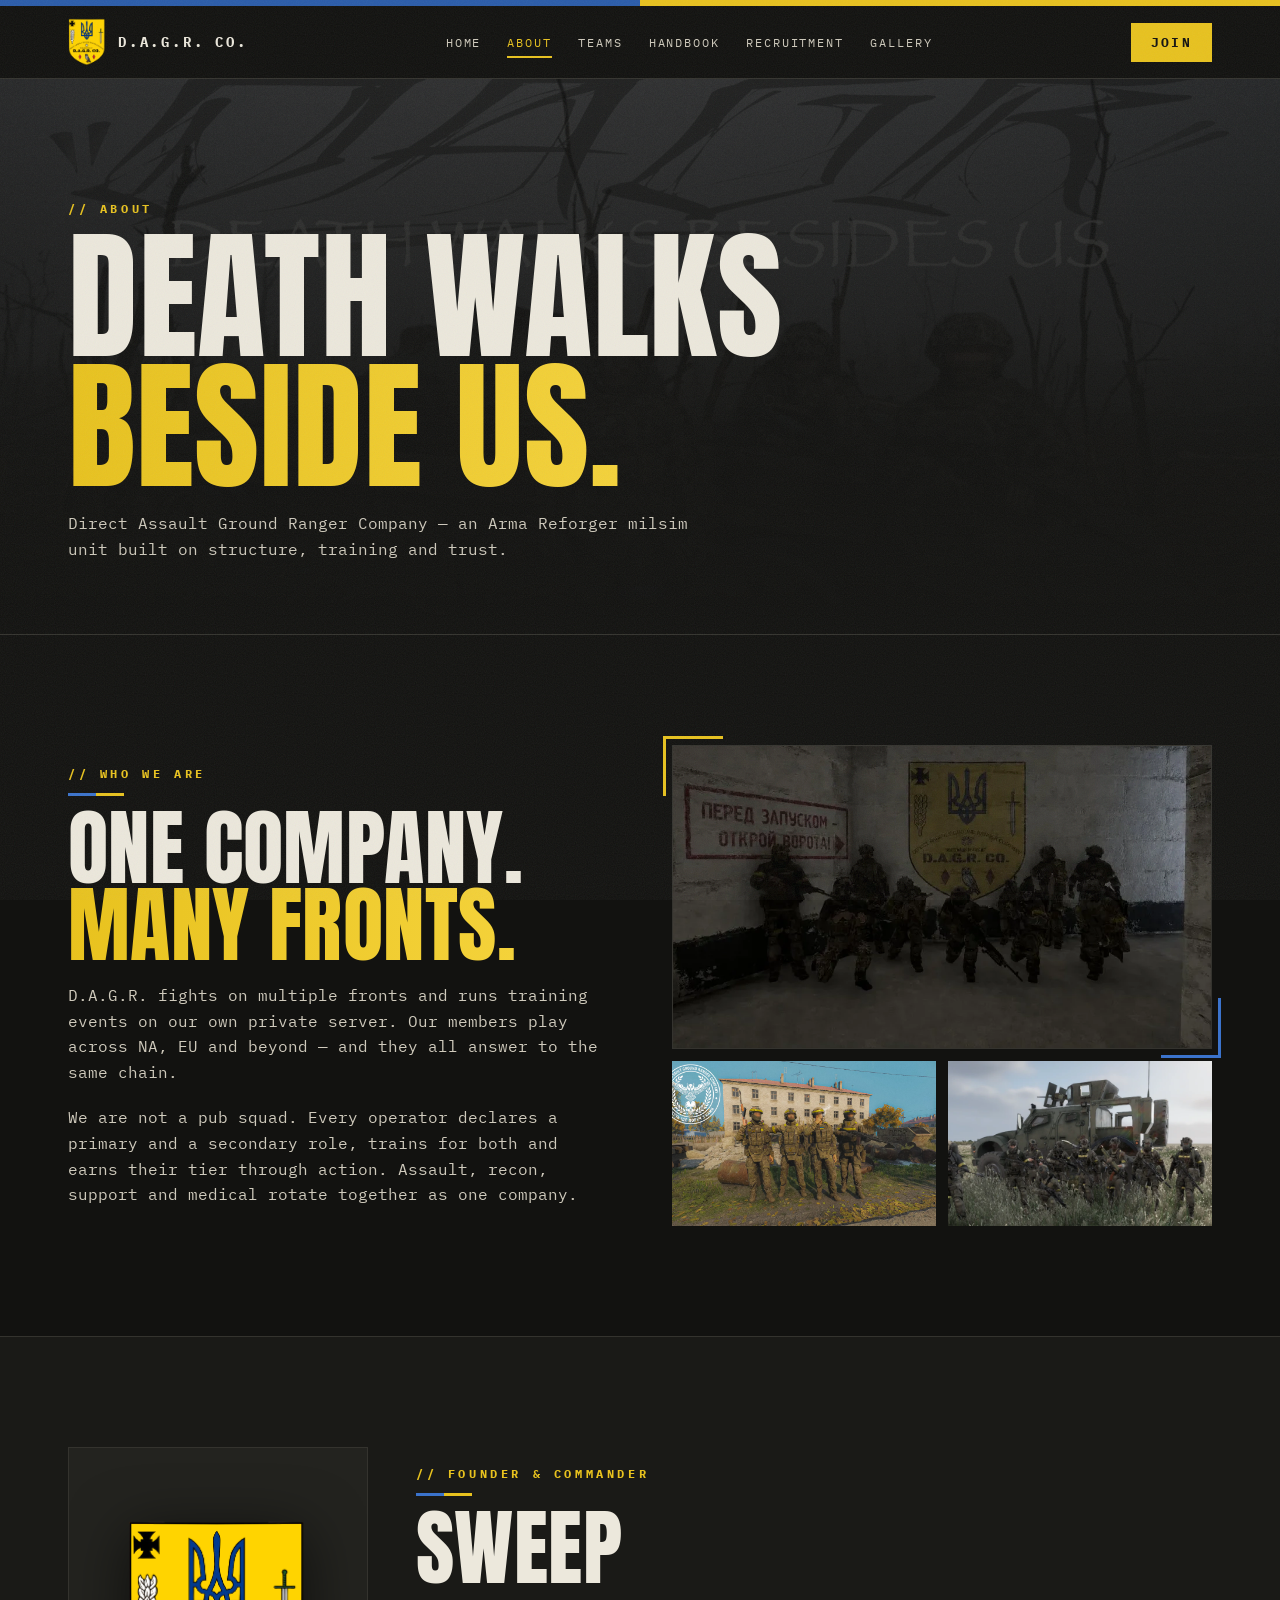
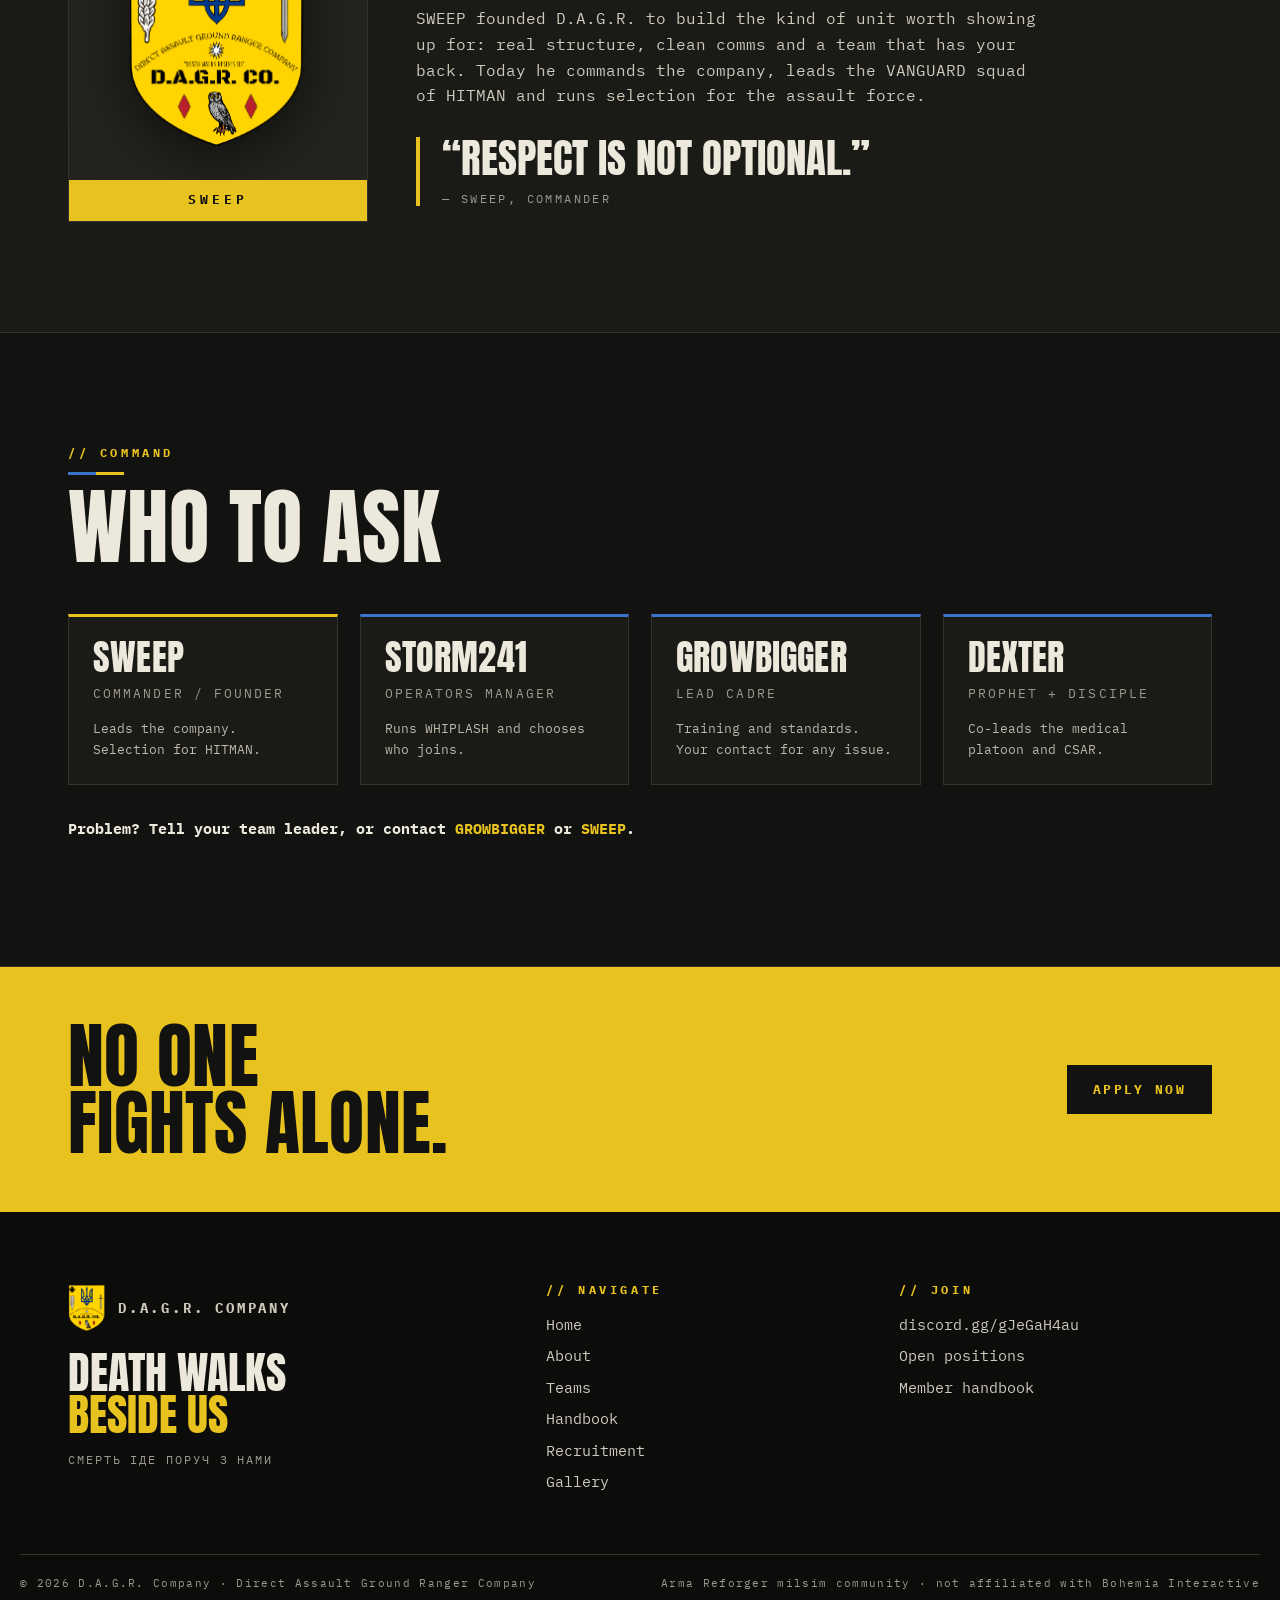
==== about.html @ 3a0e8816 "Site final D.A.G.R. em inglês: 6 páginas com CSS, JS e animações - Home com animação de abertura, he" ====
<!doctype html>
<html lang="en">
<head>
<meta charset="utf-8">
<meta name="viewport" content="width=device-width, initial-scale=1">
<title>About — D.A.G.R. Company</title>
<meta name="description" content="Who we are, our founder SWEEP and the D.A.G.R. command.">
<meta name="theme-color" content="#121210">
<meta property="og:title" content="About — D.A.G.R. Company">
<meta property="og:description" content="Who we are, our founder SWEEP and the D.A.G.R. command.">
<meta property="og:image" content="imagens/cortes/hero-colina.webp">
<link rel="icon" type="image/png" href="imagens/logo-escudo.png">
<link rel="preload" href="fonts/anton-latin-400-normal.woff2" as="font" type="font/woff2" crossorigin>
<link rel="stylesheet" href="css/style.css">
</head>
<body>
<div class="flag"></div>
<header class="site-header">
  <div class="container nav">
    <a class="brand" href="index.html" aria-label="D.A.G.R. Company — home">
      <img src="imagens/logo-escudo.png" alt="" width="38" height="48">
      <span>D.A.G.R. CO.</span>
    </a>
    <nav aria-label="Main">
      <ul class="nav-links" id="nav-links">
        <li><a href="index.html">Home</a></li>
        <li><a href="about.html" aria-current="page">About</a></li>
        <li><a href="teams.html">Teams</a></li>
        <li><a href="handbook.html">Handbook</a></li>
        <li><a href="recruitment.html">Recruitment</a></li>
        <li><a href="gallery.html">Gallery</a></li>
        <li class="mobile-join"><a class="btn" href="recruitment.html#apply">Join the company</a></li>
      </ul>
    </nav>
    <a class="btn join" href="recruitment.html#apply">Join</a>
    <button class="nav-toggle" aria-expanded="false" aria-controls="nav-links">☰ MENU</button>
  </div>
</header>
<main>

<section class="page-hero">
  <div class="bg"><img src="imagens/banner-death-walks.webp" alt=""></div>
  <div class="container stagger">
    <p class="eyebrow">// About</p>
    <h1>Death walks<br><span class="y">beside us.</span></h1>
    <p class="lead">Direct Assault Ground Ranger Company — an Arma Reforger milsim unit built on structure, training and trust.</p>
  </div>
</section>

<section class="section">
  <div class="container split">
    <div class="reveal">
      <p class="eyebrow">// Who we are</p>
      <h2>One company.<br><span class="y">Many fronts.</span></h2>
      <p class="lead">D.A.G.R. fights on multiple fronts and runs training events on our own private server. Our members play across NA, EU and beyond — and they all answer to the same chain.</p>
      <p class="lead">We are not a pub squad. Every operator declares a primary and a secondary role, trains for both and earns their tier through action. Assault, recon, support and medical rotate together as one company.</p>
    </div>
    <div class="grid" style="gap:12px">
      <div class="frame reveal" style="aspect-ratio:16/9"><img src="imagens/bunker-escudo.webp" alt="Squad in a bunker in front of the painted D.A.G.R. shield" loading="lazy"></div>
      <div class="grid g2 reveal" style="gap:12px">
        <img src="imagens/equipa-emblema.webp" alt="Four operators with the D.A.G.R. roundel" loading="lazy" style="aspect-ratio:16/10;object-fit:cover;width:100%">
        <img src="imagens/equipa-mrap.webp" alt="Squad lined up in front of an MRAP" loading="lazy" style="aspect-ratio:16/10;object-fit:cover;width:100%">
      </div>
    </div>
  </div>
</section>

<section class="section alt" id="founder">
  <div class="container founder">
    <div class="founder-badge reveal">
      <img src="imagens/logo-escudo.png" alt="D.A.G.R. Co. shield">
      <div class="cs">SWEEP</div>
    </div>
    <div class="reveal">
      <p class="eyebrow">// Founder &amp; Commander</p>
      <h2>Sweep</h2>
      <p class="lead">SWEEP founded D.A.G.R. to build the kind of unit worth showing up for: real structure, clean comms and a team that has your back. Today he commands the company, leads the VANGUARD squad of HITMAN and runs selection for the assault force.</p>
      <!-- TODO: substituir pela história real do Sweep (quando e porquê fundou o grupo) -->
      <blockquote class="quote">“Respect is not optional.”<cite>— SWEEP, Commander</cite></blockquote>
    </div>
  </div>
</section>

<section class="section" id="command">
  <div class="container">
    <div class="section-head reveal">
      <p class="eyebrow">// Command</p>
      <h2>Who to ask</h2>
    </div>
    <div class="grid g4">
      <div class="cmd-card lead-card reveal"><h3>Sweep</h3><p class="caps">Commander / Founder</p><p>Leads the company. Selection for HITMAN.</p></div>
      <div class="cmd-card reveal"><h3>Storm241</h3><p class="caps">Operators Manager</p><p>Runs WHIPLASH and chooses who joins.</p></div>
      <div class="cmd-card reveal"><h3>Growbigger</h3><p class="caps">Lead Cadre</p><p>Training and standards. Your contact for any issue.</p></div>
      <div class="cmd-card reveal"><h3>Dexter</h3><p class="caps">Prophet + Disciple</p><p>Co-leads the medical platoon and CSAR.</p></div>
    </div>
    <p style="margin-top:32px;font-weight:700">Problem? Tell your team leader, or contact <span class="y">GROWBIGGER</span> or <span class="y">SWEEP</span>.</p>
  </div>
</section>

<section class="cta-band">
  <div class="container">
    <h2>No one<br>fights alone.</h2>
    <div class="btn-row" style="margin-top:0">
      <a class="btn dark" href="recruitment.html">Apply now</a>
    </div>
  </div>
</section>
</main>

<footer class="site-footer">
  <div class="container footer-grid">
    <div>
      <a class="brand" href="index.html"><img src="imagens/logo-escudo.png" alt="" width="38" height="48"><span>D.A.G.R. COMPANY</span></a>
      <div class="motto">Death walks<br><span class="y">beside us</span></div>
      <p class="caps muted" style="margin-top:14px">Смерть іде поруч з нами</p>
    </div>
    <div>
      <h4>// Navigate</h4>
      <ul>
          <li><a href="index.html">Home</a></li>
          <li><a href="about.html">About</a></li>
          <li><a href="teams.html">Teams</a></li>
          <li><a href="handbook.html">Handbook</a></li>
          <li><a href="recruitment.html">Recruitment</a></li>
          <li><a href="gallery.html">Gallery</a></li>
      </ul>
    </div>
    <div>
      <h4>// Join</h4>
      <ul>
        <li><a href="https://discord.gg/gJeGaH4au" target="_blank" rel="noopener">discord.gg/gJeGaH4au</a></li>
        <li><a href="recruitment.html#positions">Open positions</a></li>
        <li><a href="handbook.html">Member handbook</a></li>
      </ul>
    </div>
  </div>
  <div class="container footer-bottom">
    <span>© <span data-year>2026</span> D.A.G.R. Company · Direct Assault Ground Ranger Company</span>
    <span>Arma Reforger milsim community · not affiliated with Bohemia Interactive</span>
  </div>
  <div class="flag"></div>
</footer>

<script src="js/main.js"></script>
</body>
</html>
---- css/style.css ----
/* =========================================================
   D.A.G.R. COMPANY — estilo principal
   Cores: azul + amarelo (identidade do grupo) sobre fundo escuro
   ========================================================= */

/* fontes locais (SIL Open Font License) */
@font-face { font-family: "Anton"; src: url("../fonts/anton-latin-400-normal.woff2") format("woff2"); font-weight: 400; font-display: swap; }
@font-face { font-family: "IBM Plex Mono"; src: url("../fonts/ibm-plex-mono-latin-400-normal.woff2") format("woff2"); font-weight: 400; font-display: swap; }
@font-face { font-family: "IBM Plex Mono"; src: url("../fonts/ibm-plex-mono-latin-700-normal.woff2") format("woff2"); font-weight: 700; font-display: swap; }
@font-face { font-family: "IBM Plex Mono"; src: url("../fonts/ibm-plex-mono-cyrillic-400-normal.woff2") format("woff2"); font-weight: 400; font-display: swap; unicode-range: U+0400-045F, U+0490-0491, U+04B0-04B1, U+2116; }
@font-face { font-family: "IBM Plex Mono"; src: url("../fonts/ibm-plex-mono-cyrillic-700-normal.woff2") format("woff2"); font-weight: 700; font-display: swap; unicode-range: U+0400-045F, U+0490-0491, U+04B0-04B1, U+2116; }

:root {
  --bg: #121210;
  --bg-2: #1a1a17;
  --bg-3: #23231f;
  --paper: #ece8dc;
  --paper-2: #f2efe6;
  --text: #ece8dc;
  --mute: #9d998d;
  --line: #34332e;
  --yellow: #e8c21e;
  --yellow-2: #f4d23a;
  --blue: #2a5caa;
  --blue-2: #3b73cc;
  --red: #b3261e;

  --display: "Anton", "Impact", "Arial Narrow", sans-serif;
  --mono: "IBM Plex Mono", ui-monospace, "SFMono-Regular", Menlo, monospace;

  --max: 1240px;
  --gutter: 48px;
  --nav-h: 72px;
}

*, *::before, *::after { box-sizing: border-box; }
html { scroll-behavior: smooth; -webkit-text-size-adjust: 100%; }
html { overflow-x: clip; }
body {
  margin: 0;
  background: var(--bg);
  color: var(--text);
  font: 15px/1.6 var(--mono);
  overflow-x: hidden;
}
img { max-width: 100%; display: block; }
a { color: inherit; }
::selection { background: var(--yellow); color: var(--bg); }

/* grão de filme por cima de tudo (como nas imagens do grupo) */
body::after {
  content: "";
  position: fixed; inset: 0;
  pointer-events: none;
  z-index: 100;
  opacity: .07;
  background-image: url("data:image/svg+xml,%3Csvg xmlns='http://www.w3.org/2000/svg' width='160' height='160'%3E%3Cfilter id='n'%3E%3CfeTurbulence type='fractalNoise' baseFrequency='.9' numOctaves='2' stitchTiles='stitch'/%3E%3C/filter%3E%3Crect width='100%25' height='100%25' filter='url(%23n)'/%3E%3C/svg%3E");
}

.container { max-width: var(--max); margin: 0 auto; padding: 0 var(--gutter); }
.flag { height: 6px; background: linear-gradient(90deg, var(--blue) 50%, var(--yellow) 50%); }

/* ---------- tipografia ---------- */
h1, h2, h3, h4 {
  font-family: var(--display);
  font-weight: 400;
  text-transform: uppercase;
  line-height: .92;
  letter-spacing: .005em;
  margin: 0;
}
h1 { font-size: clamp(56px, 11vw, 148px); }
h2 { font-size: clamp(42px, 6.5vw, 84px); }
h3 { font-size: clamp(26px, 3vw, 34px); }
.y { color: var(--yellow); }
.b { color: var(--blue-2); }

.eyebrow {
  font-size: 12px;
  font-weight: 700;
  letter-spacing: .3em;
  text-transform: uppercase;
  color: var(--yellow);
  margin: 0 0 14px;
}
.eyebrow.blue { color: var(--blue-2); }
.caps { text-transform: uppercase; letter-spacing: .16em; font-size: 12px; }
.muted { color: var(--mute); }
.lead { max-width: 62ch; color: #cfcabc; font-size: 16px; margin: 20px 0 0; }

/* ---------- botões ---------- */
.btn {
  display: inline-flex; align-items: center; gap: 10px;
  font: 700 13px/1 var(--mono);
  letter-spacing: .18em;
  text-transform: uppercase;
  text-decoration: none;
  padding: 16px 24px;
  border: 2px solid var(--yellow);
  background: var(--yellow);
  color: var(--bg);
  cursor: pointer;
  transition: background .2s, color .2s, transform .2s;
}
.btn:hover { background: var(--yellow-2); transform: translateY(-2px); }
.btn.ghost { background: transparent; color: var(--text); border-color: var(--text); }
.btn.ghost:hover { background: var(--text); color: var(--bg); }
.btn.dark { background: var(--bg); color: var(--yellow); border-color: var(--bg); }
.btn.dark:hover { background: #000; }
.btn-row { display: flex; flex-wrap: wrap; gap: 12px; margin-top: 32px; }
:focus-visible { outline: 3px solid var(--blue-2); outline-offset: 3px; }

/* ---------- navegação ---------- */
.site-header {
  position: sticky; top: 0; z-index: 50;
  background: rgba(18, 18, 16, .92);
  backdrop-filter: blur(8px);
  border-bottom: 1px solid var(--line);
}
.nav { display: flex; align-items: center; justify-content: space-between; gap: 24px; height: var(--nav-h); }
.brand { display: flex; align-items: center; gap: 12px; text-decoration: none; font-weight: 700; letter-spacing: .2em; font-size: 14px; }
.brand img { width: 38px; height: auto; }
.nav-links { display: flex; gap: 26px; list-style: none; margin: 0; padding: 0; }
.nav-links a {
  text-decoration: none; font-size: 12px; letter-spacing: .16em; text-transform: uppercase;
  color: #cfcabc; padding: 6px 0; border-bottom: 2px solid transparent; transition: color .2s, border-color .2s;
}
.nav-links a:hover { color: var(--text); }
.nav-links a[aria-current="page"] { color: var(--yellow); border-bottom-color: var(--yellow); }
.nav .btn { padding: 11px 18px; }
.nav-toggle {
  display: none; background: none; border: 2px solid var(--text); color: var(--text);
  font: 700 12px var(--mono); letter-spacing: .16em; padding: 9px 12px; cursor: pointer;
}

/* ---------- secções ---------- */
.section { padding: 110px 0; border-bottom: 1px solid var(--line); }
.section.tight { padding: 72px 0; }
.section.alt { background: var(--bg-2); }
.section-head { margin-bottom: 48px; }

/* ---------- hero (home) ---------- */
.hero {
  position: relative;
  min-height: calc(100svh - var(--nav-h) - 6px);
  display: flex; align-items: flex-end;
  overflow: hidden;
}
.hero-media { position: absolute; inset: 0; }
.hero-media img, .hero-media video { width: 100%; height: 100%; object-fit: cover; object-position: 60% 40%; }
.hero-media::after {
  content: ""; position: absolute; inset: 0;
  background:
    linear-gradient(90deg, rgba(18,18,16,.95) 0%, rgba(18,18,16,.75) 38%, rgba(18,18,16,.1) 75%),
    linear-gradient(0deg, rgba(18,18,16,1) 0%, rgba(18,18,16,0) 40%);
}
.hero-content { position: relative; padding-top: 120px; padding-bottom: 72px; width: 100%; }
.hero h1 { margin-top: 6px; }
.hero .motto { margin-top: 22px; font-size: 13px; letter-spacing: .3em; text-transform: uppercase; }

.ticker { background: var(--yellow); color: var(--bg); overflow: hidden; white-space: nowrap; border-bottom: 1px solid #000; }
.ticker-track { display: inline-flex; gap: 48px; padding: 16px 0; animation: ticker 38s linear infinite; }
.ticker span { font-weight: 700; font-size: 13px; letter-spacing: .22em; text-transform: uppercase; }
.ticker span::before { content: "■"; margin-right: 48px; color: var(--blue); }
@keyframes ticker { to { transform: translateX(-50%); } }

/* ---------- page header (páginas internas) ---------- */
.page-hero { position: relative; padding: 120px 0 72px; overflow: hidden; border-bottom: 1px solid var(--line); }
.page-hero .bg { position: absolute; inset: 0; }
.page-hero .bg img { width: 100%; height: 100%; object-fit: cover; opacity: .35; }
.page-hero .bg::after { content: ""; position: absolute; inset: 0; background: linear-gradient(0deg, var(--bg) 0%, rgba(18,18,16,.4) 100%); }
.page-hero .container { position: relative; }

/* ---------- números ---------- */
.stats { display: grid; grid-template-columns: repeat(4, 1fr); border-bottom: 1px solid var(--line); }
.stat { padding: 34px var(--gutter) 30px; border-right: 1px solid var(--line); }
.stat:last-child { border-right: 0; }
.stat .n { font-family: var(--display); font-size: clamp(40px, 5vw, 60px); line-height: 1; color: var(--text); }
.stat .l { margin-top: 8px; }

/* ---------- grelhas ---------- */
.grid { display: grid; gap: 22px; }
.g2 { grid-template-columns: repeat(2, 1fr); }
.g3 { grid-template-columns: repeat(3, 1fr); }
.g4 { grid-template-columns: repeat(4, 1fr); }
.g5 { grid-template-columns: repeat(5, 1fr); }

.split { display: grid; grid-template-columns: 1fr 1fr; gap: 64px; align-items: center; }
.split.top { align-items: start; }

.frame { position: relative; border: 1px solid var(--line); }
.frame img { width: 100%; height: 100%; object-fit: cover; }
.frame::before { content: ""; position: absolute; top: -10px; left: -10px; width: 60px; height: 60px; border-top: 3px solid var(--yellow); border-left: 3px solid var(--yellow); }
.frame::after { content: ""; position: absolute; bottom: -10px; right: -10px; width: 60px; height: 60px; border-bottom: 3px solid var(--blue-2); border-right: 3px solid var(--blue-2); }
.caption {
  position: absolute; left: 16px; bottom: 16px;
  background: rgba(18,18,16,.9); padding: 8px 12px;
  font-size: 11px; letter-spacing: .2em; text-transform: uppercase;
}

/* ---------- cartões de equipa ---------- */
.team-card {
  display: flex; flex-direction: column;
  background: var(--bg-2);
  border: 1px solid var(--line);
  text-decoration: none;
  transition: transform .25s, border-color .25s;
}
.team-card:hover { transform: translateY(-4px); border-color: var(--yellow); }
.team-card .img { aspect-ratio: 16 / 10; overflow: hidden; border-bottom: 3px solid var(--yellow); }
.team-card .img img { width: 100%; height: 100%; object-fit: cover; transition: transform .6s; }
.team-card:hover .img img { transform: scale(1.05); }
.team-card .body { padding: 22px; flex: 1; display: flex; flex-direction: column; }
.team-card .role { margin: 0 0 8px; color: var(--mute); }
.team-card .motto { font-family: var(--display); text-transform: uppercase; font-size: 20px; line-height: 1.05; color: var(--yellow); margin: 12px 0; }
.team-card p { margin: 0; font-size: 13px; color: #bdb8aa; }
.team-card .more { margin-top: auto; padding-top: 18px; font-size: 11px; letter-spacing: .2em; text-transform: uppercase; color: var(--text); }
.team-card .more::after { content: " →"; color: var(--yellow); }

/* página de equipas: blocos grandes alternados */
.team-block { display: grid; grid-template-columns: 1.1fr 1fr; gap: 56px; align-items: center; padding: 90px 0; border-bottom: 1px solid var(--line); scroll-margin-top: calc(var(--nav-h) + 20px); }
.team-block:nth-child(even) .team-media { order: 2; }
.team-media { aspect-ratio: 16 / 10; }
.team-block h2 { font-size: clamp(52px, 7vw, 96px); }
.team-block .tagline { font-family: var(--display); text-transform: uppercase; font-size: clamp(24px, 2.6vw, 32px); line-height: 1.05; margin: 18px 0 0; }
.facts { margin: 26px 0 0; padding: 0; list-style: none; }
.facts li { display: grid; grid-template-columns: 140px 1fr; gap: 16px; padding: 12px 0; border-top: 1px solid var(--line); font-size: 14px; }
.facts li:last-child { border-bottom: 1px solid var(--line); }
.facts .k { color: var(--mute); text-transform: uppercase; letter-spacing: .14em; font-size: 11px; padding-top: 3px; }
.pill { display: inline-block; font-size: 11px; font-weight: 700; letter-spacing: .14em; text-transform: uppercase; padding: 4px 8px; margin: 0 6px 6px 0; border: 1px solid var(--line); }
.pill.open { background: var(--yellow); color: var(--bg); border-color: var(--yellow); }
.pill.full { color: var(--mute); }

/* ---------- comando ---------- */
.cmd-card { background: var(--bg-2); border: 1px solid var(--line); border-top: 3px solid var(--blue-2); padding: 24px; }
.cmd-card.lead-card { border-top-color: var(--yellow); }
.cmd-card h3 { font-size: 36px; }
.cmd-card .caps { margin-top: 10px; color: var(--mute); }
.cmd-card p { font-size: 13px; color: #bdb8aa; margin: 14px 0 0; }

/* ---------- fundador ---------- */
.founder { display: grid; grid-template-columns: 300px 1fr; gap: 48px; align-items: center; }
.founder-badge {
  aspect-ratio: 4 / 5; background: var(--bg-3); border: 1px solid var(--line);
  display: flex; align-items: center; justify-content: center; position: relative; overflow: hidden;
}
.founder-badge img { width: 62%; filter: drop-shadow(0 12px 30px rgba(0,0,0,.6)); }
.founder-badge .cs { position: absolute; bottom: 0; left: 0; right: 0; background: var(--yellow); color: var(--bg); text-align: center; font-weight: 700; letter-spacing: .3em; padding: 10px; font-size: 13px; }
blockquote.quote {
  margin: 28px 0 0; padding: 0 0 0 22px; border-left: 4px solid var(--yellow);
  font-family: var(--display); font-size: clamp(28px, 3.2vw, 42px); line-height: 1.02; text-transform: uppercase;
}
blockquote.quote cite { display: block; margin-top: 12px; font: 12px var(--mono); letter-spacing: .2em; color: var(--mute); font-style: normal; }

/* ---------- caminho / progressão ---------- */
.path { display: grid; grid-template-columns: repeat(5, 1fr); gap: 0; counter-reset: step; }
.path-step { position: relative; padding: 28px 20px 24px; border: 1px solid var(--line); border-right: 0; background: var(--bg-2); }
.path-step:last-child { border-right: 1px solid var(--line); }
.path-step .ico { font-size: 22px; color: var(--blue-2); }
.path-step b { display: block; margin: 12px 0 6px; letter-spacing: .18em; font-size: 14px; }
.path-step span { font-size: 13px; color: var(--mute); }
.path-step::after {
  content: ""; position: absolute; top: 50%; right: -9px; width: 16px; height: 16px; z-index: 2;
  background: var(--bg); border-top: 2px solid var(--yellow); border-right: 2px solid var(--yellow);
  transform: translateY(-50%) rotate(45deg);
}
.path-step:last-child::after { display: none; }
.path-step.star { background: var(--yellow); color: var(--bg); border-color: var(--yellow); }
.path-step.star .ico, .path-step.star span { color: var(--bg); }

/* ---------- handbook (página clara, como o documento) ---------- */
.paper { background: var(--paper-2); color: #141412; }
.paper .eyebrow { color: #1f4f95; }
.paper .muted { color: #6b6a64; }
.paper .lead { color: #33322e; }
.paper .section { border-bottom-color: #d4d0c3; }
.req-band { background: var(--yellow); color: #141412; padding: 20px 24px; font-weight: 700; letter-spacing: .18em; text-transform: uppercase; font-size: 13px; text-align: center; }
.rules-col h3 { font-family: var(--mono); font-weight: 700; font-size: 13px; letter-spacing: .3em; color: #1f4f95; padding-bottom: 12px; border-bottom: 3px solid #1f4f95; margin-bottom: 8px; }
.rule { display: grid; grid-template-columns: 64px 1fr; gap: 14px; padding: 20px 0; border-bottom: 1px solid #d4d0c3; }
.rule .num { font-family: var(--display); font-size: 46px; line-height: .9; color: #1f4f95; }
.rule b { display: block; text-transform: uppercase; letter-spacing: .14em; font-size: 14px; }
.rule p { margin: 6px 0 0; color: #45443f; font-size: 14px; }
.big-line { margin-top: 56px; padding-top: 22px; border-top: 3px solid #141412; text-align: center; font-family: var(--display); text-transform: uppercase; font-size: clamp(38px, 6vw, 72px); line-height: 1; }
.paper .path-step { background: #fbfaf5; border-color: #d4d0c3; border-top: 3px solid #1f4f95; }
.paper .path-step:last-child { border-right-color: #d4d0c3; }
.paper .path-step::after { background: var(--paper-2); }
.paper .path-step.star { background: var(--yellow); border-color: var(--yellow); }
.paper .path-step .ico { color: #1f4f95; }
.paper .path-step.star .ico { color: #141412; }

/* ---------- recrutamento ---------- */
.recruit-hero { position: relative; min-height: 78svh; display: flex; align-items: flex-end; overflow: hidden; border-bottom: 1px solid var(--line); }
.recruit-hero .bg { position: absolute; inset: 0; }
.recruit-hero .bg img { width: 100%; height: 100%; object-fit: cover; object-position: 70% 50%; }
.recruit-hero .bg::after { content: ""; position: absolute; inset: 0; background: linear-gradient(90deg, rgba(18,18,16,.97) 0%, rgba(18,18,16,.8) 40%, rgba(18,18,16,.05) 80%), linear-gradient(0deg, var(--bg) 0%, transparent 35%); }
.recruit-hero .container { position: relative; padding-top: 120px; padding-bottom: 80px; width: 100%; }
.recruit-hero h1 { font-size: clamp(60px, 10vw, 136px); }
.tag-box { display: inline-block; background: var(--yellow); color: var(--bg); font-weight: 700; letter-spacing: .3em; font-size: 12px; padding: 10px 16px; margin-bottom: 26px; }

.filters { display: flex; flex-wrap: wrap; gap: 8px; margin-bottom: 26px; }
.filters button {
  font: 700 12px var(--mono); letter-spacing: .16em; text-transform: uppercase;
  background: transparent; color: var(--text); border: 1px solid var(--line); padding: 10px 14px; cursor: pointer;
}
.filters button[aria-pressed="true"] { background: var(--yellow); color: var(--bg); border-color: var(--yellow); }

.positions { width: 100%; border-collapse: collapse; }
.positions th { text-align: left; font-size: 11px; letter-spacing: .2em; text-transform: uppercase; color: var(--mute); font-weight: 400; padding: 12px 14px; border-bottom: 2px solid var(--text); }
.positions td { padding: 18px 14px; border-bottom: 1px solid var(--line); vertical-align: top; font-size: 14px; }
.positions td.team { font-family: var(--display); font-size: 26px; text-transform: uppercase; line-height: 1; white-space: nowrap; }
.positions td .sub { display: block; color: var(--mute); font-size: 12px; margin-top: 4px; }
.positions tr[hidden] { display: none; }
.positions tbody tr { transition: background .2s; }
.positions tbody tr:hover { background: var(--bg-2); }

.steps { display: grid; grid-template-columns: repeat(3, 1fr); gap: 28px; }
.steps > div { border-top: 3px solid var(--yellow); padding-top: 18px; }
.steps .n { font-family: var(--display); font-size: 56px; color: var(--yellow); line-height: 1; }
.steps b { display: block; letter-spacing: .3em; margin: 6px 0 10px; }
.steps p { margin: 0; color: #bdb8aa; font-size: 14px; }

.cta-box { background: var(--yellow); color: var(--bg); padding: 40px; display: grid; grid-template-columns: 1fr auto; gap: 32px; align-items: center; }
.cta-box .label { font-weight: 700; letter-spacing: .3em; font-size: 13px; text-transform: uppercase; margin: 0; }
.cta-box .link { font-weight: 700; font-size: clamp(22px, 3.4vw, 40px); margin: 10px 0; word-break: break-all; text-decoration: none; display: inline-block; }
.cta-box .link:hover { text-decoration: underline; }
.cta-box .small { font-size: 12px; letter-spacing: .2em; text-transform: uppercase; margin: 0; }
.cta-box .actions { display: flex; flex-direction: column; gap: 10px; }
.copy-btn { background: transparent; color: var(--bg); border: 2px solid var(--bg); font: 700 12px var(--mono); letter-spacing: .16em; text-transform: uppercase; padding: 12px 16px; cursor: pointer; }
.copy-btn:hover { background: var(--bg); color: var(--yellow); }

.req-list { display: grid; grid-template-columns: repeat(4, 1fr); border: 1px solid var(--line); }
.req-list > div { padding: 22px; border-right: 1px solid var(--line); }
.req-list > div:last-child { border-right: 0; }
.req-list .n { font-family: var(--display); font-size: 34px; line-height: 1; }
.req-list .l { margin-top: 6px; color: var(--mute); font-size: 12px; letter-spacing: .14em; text-transform: uppercase; }

/* ---------- galeria ---------- */
.gallery { display: grid; grid-template-columns: repeat(4, 1fr); grid-auto-rows: 220px; gap: 10px; grid-auto-flow: dense; }
.gallery button { padding: 0; border: 0; background: var(--bg-3); cursor: zoom-in; overflow: hidden; position: relative; }
.gallery img { width: 100%; height: 100%; object-fit: cover; transition: transform .6s, filter .4s; filter: saturate(.9); }
.gallery button:hover img { transform: scale(1.05); filter: saturate(1.1); }
.gallery .w2 { grid-column: span 2; }
.gallery .h2 { grid-row: span 2; }

.lightbox { position: fixed; inset: 0; z-index: 200; background: rgba(8,8,7,.96); display: none; align-items: center; justify-content: center; padding: 60px 70px; }
.lightbox.open { display: flex; }
.lightbox img { max-width: 100%; max-height: 100%; object-fit: contain; box-shadow: 0 20px 80px #000; }
.lightbox button { position: absolute; background: none; border: 2px solid var(--text); color: var(--text); font: 700 14px var(--mono); width: 48px; height: 48px; cursor: pointer; }
.lightbox button:hover { background: var(--yellow); border-color: var(--yellow); color: var(--bg); }
.lb-close { top: 16px; right: 16px; }
.lb-prev { left: 12px; top: 50%; transform: translateY(-50%); }
.lb-next { right: 12px; top: 50%; transform: translateY(-50%); }
.lb-count { position: absolute; bottom: 18px; left: 0; right: 0; text-align: center; font-size: 12px; letter-spacing: .2em; color: var(--mute); }

/* ---------- banda CTA ---------- */
.cta-band { background: var(--yellow); color: var(--bg); }
.cta-band .container { display: flex; align-items: center; justify-content: space-between; gap: 24px; flex-wrap: wrap; padding-top: 56px; padding-bottom: 56px; }
.cta-band h2 { font-size: clamp(40px, 6vw, 72px); }

/* ---------- rodapé ---------- */
.site-footer { background: #0c0c0b; padding: 72px 0 0; }
.footer-grid { display: grid; grid-template-columns: 1.4fr 1fr 1fr; gap: 40px; padding-bottom: 56px; }
.footer-grid .motto { font-family: var(--display); font-size: 44px; line-height: .95; text-transform: uppercase; margin-top: 20px; }
.footer-grid ul { list-style: none; margin: 0; padding: 0; line-height: 2.1; }
.footer-grid a { text-decoration: none; color: #cfcabc; }
.footer-grid a:hover { color: var(--yellow); }
.footer-grid h4 { font-family: var(--mono); font-weight: 700; font-size: 12px; letter-spacing: .3em; color: var(--yellow); margin-bottom: 14px; }
.footer-bottom { border-top: 1px solid var(--line); padding: 20px 0; font-size: 11px; color: var(--mute); letter-spacing: .12em; display: flex; justify-content: space-between; gap: 12px; flex-wrap: wrap; }

/* ---------- intro (animação de abertura) ---------- */
.intro {
  position: fixed; inset: 0; z-index: 300; background: #0a0a09;
  display: flex; flex-direction: column; align-items: center; justify-content: center; gap: 22px;
  cursor: pointer; transition: opacity .7s ease, visibility .7s;
}
.intro.done { opacity: 0; visibility: hidden; }
.intro img { width: min(34vw, 170px); opacity: 0; transform: scale(.85); animation: introLogo 1s .2s ease forwards; }
.intro .t { font-family: var(--display); font-size: clamp(40px, 8vw, 88px); text-transform: uppercase; letter-spacing: .06em; line-height: 1; overflow: hidden; }
.intro .t span { display: inline-block; transform: translateY(110%); animation: introUp .7s 1s cubic-bezier(.2,.8,.2,1) forwards; }
.intro .m { font-size: 12px; letter-spacing: .5em; text-transform: uppercase; color: var(--yellow); opacity: 0; animation: introFade .8s 1.6s forwards; }
.intro .bar { width: min(60vw, 320px); height: 4px; background: linear-gradient(90deg, var(--blue) 50%, var(--yellow) 50%); transform: scaleX(0); animation: introBar 1.2s 1.1s ease forwards; }
.intro .skip { position: absolute; bottom: 24px; font-size: 11px; letter-spacing: .3em; color: var(--mute); text-transform: uppercase; }
@keyframes introLogo { to { opacity: 1; transform: none; } }
@keyframes introUp { to { transform: none; } }
@keyframes introFade { to { opacity: 1; } }
@keyframes introBar { to { transform: scaleX(1); } }

/* ---------- revelar ao fazer scroll ---------- */
.js .reveal { opacity: 0; transform: translateY(28px); transition: opacity .8s ease, transform .8s ease; }
.js .reveal.in { opacity: 1; transform: none; }

@media (prefers-reduced-motion: reduce) {
  *, *::before, *::after { animation-duration: .01ms !important; animation-iteration-count: 1 !important; transition-duration: .01ms !important; scroll-behavior: auto !important; }
  .js .reveal { opacity: 1; transform: none; }
  .intro { display: none; }
}

/* ---------- responsivo ---------- */
@media (max-width: 1080px) {
  .g4 { grid-template-columns: repeat(2, 1fr); }
  .nav-links { gap: 18px; }
}
@media (max-width: 900px) {
  :root { --gutter: 16px; --nav-h: 64px; }
  .section { padding: 72px 0; }
  .nav-toggle { display: inline-block; }
  .nav .btn.join { display: none; }
  .nav-links {
    position: fixed; top: calc(var(--nav-h) + 6px); left: 0; right: 0; bottom: 0;
    background: var(--bg); flex-direction: column; gap: 0; padding: 20px var(--gutter); overflow-y: auto;
    opacity: 0; transform: translateY(-12px); visibility: hidden; pointer-events: none;
    transition: opacity .3s ease, transform .3s ease, visibility .3s;
  }
  .nav-links.open { opacity: 1; transform: none; visibility: visible; pointer-events: auto; }
  .nav-links.open li { animation: rise .5s cubic-bezier(.2,.8,.2,1) both; }
  .nav-links.open li:nth-child(2) { animation-delay: .05s; } .nav-links.open li:nth-child(3) { animation-delay: .1s; }
  .nav-links.open li:nth-child(4) { animation-delay: .15s; } .nav-links.open li:nth-child(5) { animation-delay: .2s; }
  .nav-links.open li:nth-child(6) { animation-delay: .25s; } .nav-links.open li:nth-child(7) { animation-delay: .3s; }
  .site-header { backdrop-filter: none; background: var(--bg); }
  .nav-links a { display: block; font-family: var(--display); font-size: 40px; letter-spacing: .02em; padding: 12px 0; border-bottom: 1px solid var(--line); }
  .nav-links .mobile-join { display: block; margin-top: 24px; }
  .split, .founder, .team-block { grid-template-columns: 1fr; gap: 36px; }
  .team-block { padding: 64px 0; }
  .team-block:nth-child(even) .team-media { order: 0; }
  .founder-badge { max-width: 300px; }
  .stats, .req-list { grid-template-columns: 1fr 1fr; }
  .stat:nth-child(2), .req-list > div:nth-child(2) { border-right: 0; }
  .stat:nth-child(-n+2), .req-list > div:nth-child(-n+2) { border-bottom: 1px solid var(--line); }
  .g3, .g5 { grid-template-columns: 1fr 1fr; }
  .path { grid-template-columns: 1fr; }
  .path-step { border-right: 1px solid var(--line); border-bottom: 0; }
  .path-step:last-child { border-bottom: 1px solid var(--line); }
  .path-step::after { top: auto; bottom: -9px; right: auto; left: 50%; transform: translateX(-50%) rotate(135deg); }
  .steps { grid-template-columns: 1fr; }
  .cta-box { grid-template-columns: 1fr; padding: 28px 20px; }
  .gallery { grid-template-columns: 1fr 1fr; grid-auto-rows: 160px; }
  .footer-grid { grid-template-columns: 1fr; }
  .positions thead { display: none; }
  .positions, .positions tbody, .positions tr, .positions td { display: block; width: 100%; }
  .positions tr { padding: 16px 0; border-bottom: 1px solid var(--line); }
  .positions td { border: 0; padding: 4px 0; }
  .positions td[data-label]::before { content: attr(data-label); display: block; font-size: 10px; letter-spacing: .2em; text-transform: uppercase; color: var(--mute); }
  .hero-media::after { background: linear-gradient(0deg, rgba(18,18,16,1) 10%, rgba(18,18,16,.55) 60%, rgba(18,18,16,.2) 100%); }
  .recruit-hero .bg::after { background: linear-gradient(0deg, rgba(18,18,16,1) 15%, rgba(18,18,16,.6) 70%, rgba(18,18,16,.3) 100%); }
  .lightbox { padding: 60px 8px; }
  .lb-prev, .lb-next { top: auto; bottom: 8px; transform: none; }
  .lb-prev { left: 16px; } .lb-next { right: 16px; }
}
@media (min-width: 901px) { .nav-links .mobile-join { display: none; } }
@media (max-width: 560px) {
  .g2, .g3, .g4, .g5 { grid-template-columns: 1fr; }
  .gallery .w2 { grid-column: span 2; }
  .facts li { grid-template-columns: 1fr; gap: 4px; }
}

/* =========================================================
   ANIMAÇÕES EXTRA
   ========================================================= */

/* barra de progresso do scroll (azul → amarelo) */
.scroll-progress {
  position: fixed; top: 0; left: 0; right: 0; height: 3px; z-index: 60;
  background: linear-gradient(90deg, var(--blue-2), var(--yellow));
  transform-origin: 0 50%; transform: scaleX(0);
}

/* zoom lento nas fotos de topo */
.hero-media img, .page-hero .bg img, .recruit-hero .bg img {
  animation: kenburns 22s ease-out both;
  will-change: transform;
}
@keyframes kenburns { from { transform: scale(1.14); } to { transform: scale(1); } }

/* entrada escalonada dos textos do topo */
.js .stagger > * { opacity: 0; transform: translateY(34px); }
.js .stagger.go > * { animation: rise .9s cubic-bezier(.2,.8,.2,1) forwards; }
.js .stagger.go > *:nth-child(1) { animation-delay: .05s; }
.js .stagger.go > *:nth-child(2) { animation-delay: .18s; }
.js .stagger.go > *:nth-child(3) { animation-delay: .32s; }
.js .stagger.go > *:nth-child(4) { animation-delay: .46s; }
.js .stagger.go > *:nth-child(5) { animation-delay: .6s; }
.js .stagger.go > *:nth-child(6) { animation-delay: .74s; }
@keyframes rise { to { opacity: 1; transform: none; } }

/* palavra do título a "varrer" em amarelo */
h1 .y, h2 .y { background: linear-gradient(90deg, var(--yellow), var(--yellow-2), var(--yellow)); background-size: 200% 100%; -webkit-background-clip: text; background-clip: text; color: transparent; animation: shimmer 6s linear infinite; }
.paper h2 .y { background: none; color: #b8980a; animation: none; }
@keyframes shimmer { to { background-position: -200% 0; } }

/* barra que se desenha por baixo do eyebrow */
.js .reveal .eyebrow::after, .js .section-head .eyebrow::after {
  content: ""; display: block; width: 56px; height: 3px; margin-top: 10px;
  background: linear-gradient(90deg, var(--blue-2) 50%, var(--yellow) 50%);
  transform: scaleX(0); transform-origin: 0 50%; transition: transform .9s .3s cubic-bezier(.2,.8,.2,1);
}
.js .reveal.in .eyebrow::after, .js .section-head.in .eyebrow::after { transform: scaleX(1); }
.paper .reveal .eyebrow::after, .paper .section-head .eyebrow::after { background: #1f4f95; }

/* brilho a passar nos botões */
.btn { position: relative; overflow: hidden; }
.btn::after {
  content: ""; position: absolute; top: 0; bottom: 0; left: -80%; width: 50%;
  background: linear-gradient(100deg, transparent, rgba(255,255,255,.45), transparent);
  transform: skewX(-20deg); transition: left .6s ease;
}
.btn:hover::after { left: 130%; }
.btn.ghost::after { background: linear-gradient(100deg, transparent, rgba(232,194,30,.35), transparent); }

/* botão principal do topo a pulsar ligeiramente */
.hero .btn:not(.ghost), .recruit-hero .btn:not(.ghost) { animation: pulse 2.6s 2.5s ease-in-out infinite; }
@keyframes pulse { 0%, 100% { box-shadow: 0 0 0 0 rgba(232,194,30,.55); } 60% { box-shadow: 0 0 0 14px rgba(232,194,30,0); } }

/* indicador de scroll no topo da home */
.scroll-cue { position: absolute; left: 50%; bottom: 22px; transform: translateX(-50%); width: 24px; height: 38px; border: 2px solid rgba(236,232,220,.6); border-radius: 14px; }
.scroll-cue::after { content: ""; position: absolute; left: 50%; top: 7px; width: 4px; height: 8px; margin-left: -2px; background: var(--yellow); border-radius: 2px; animation: cue 1.8s ease-in-out infinite; }
@keyframes cue { 0% { opacity: 0; transform: translateY(0); } 30% { opacity: 1; } 100% { opacity: 0; transform: translateY(14px); } }

/* cartões: linha amarela a crescer + imagem a ganhar cor */
.team-card .img img { filter: grayscale(.35) contrast(1.05); }
.team-card:hover .img img { filter: none; }
.cmd-card { transition: transform .25s, border-color .25s, background .25s; }
.cmd-card:hover { transform: translateY(-4px); background: var(--bg-3); }
.path-step { transition: transform .25s; }
.path-step:hover { transform: translateY(-6px); }
.rule { transition: background .25s, padding-left .25s; }
.rule:hover { background: rgba(31,79,149,.06); padding-left: 8px; }
.positions tbody tr { transition: background .2s, transform .2s; }
.positions tbody tr:hover { transform: translateX(6px); }

/* moldura: cantos a entrar */
.js .frame.reveal::before, .js .frame.reveal::after { opacity: 0; transition: opacity .6s .4s, transform .8s .4s cubic-bezier(.2,.8,.2,1); }
.js .frame.reveal::before { transform: scale(.3); transform-origin: 0 0; }
.js .frame.reveal::after { transform: scale(.3); transform-origin: 100% 100%; }
.js .frame.reveal.in::before, .js .frame.reveal.in::after { opacity: 1; transform: none; }

/* galeria: fotos a aparecer em cascata */
.js .gallery button { opacity: 0; transform: scale(.94); transition: opacity .7s ease, transform .7s ease; }
.js .gallery button.in { opacity: 1; transform: none; }
.lightbox.open img { animation: lbIn .35s ease; }
@keyframes lbIn { from { opacity: 0; transform: scale(.96); } to { opacity: 1; transform: none; } }

/* pills "open" a piscar suavemente */
.pill.open { animation: blink 3s ease-in-out infinite; }
@keyframes blink { 50% { box-shadow: 0 0 0 3px rgba(232,194,30,.25); } }

@media (prefers-reduced-motion: reduce) {
  .js .stagger > *, .js .gallery button { opacity: 1 !important; transform: none !important; }
  .scroll-progress { display: none; }
}
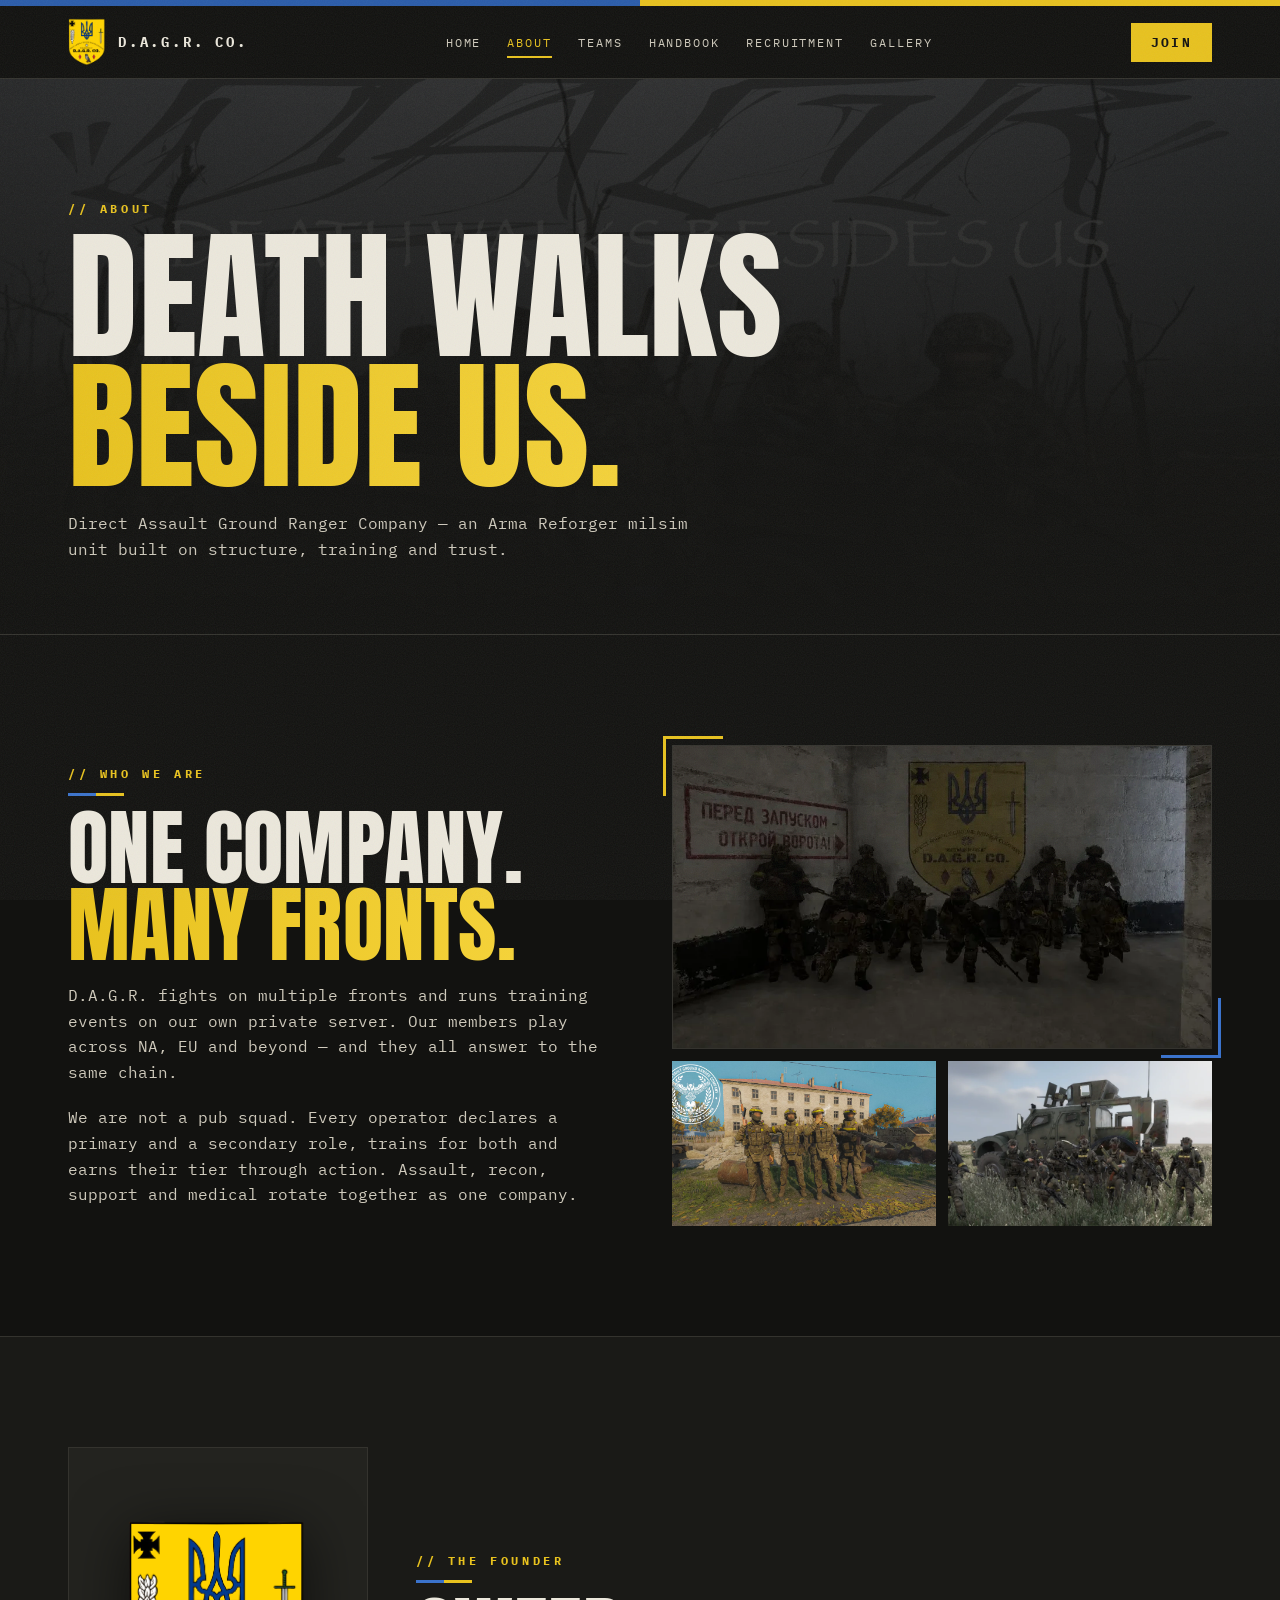
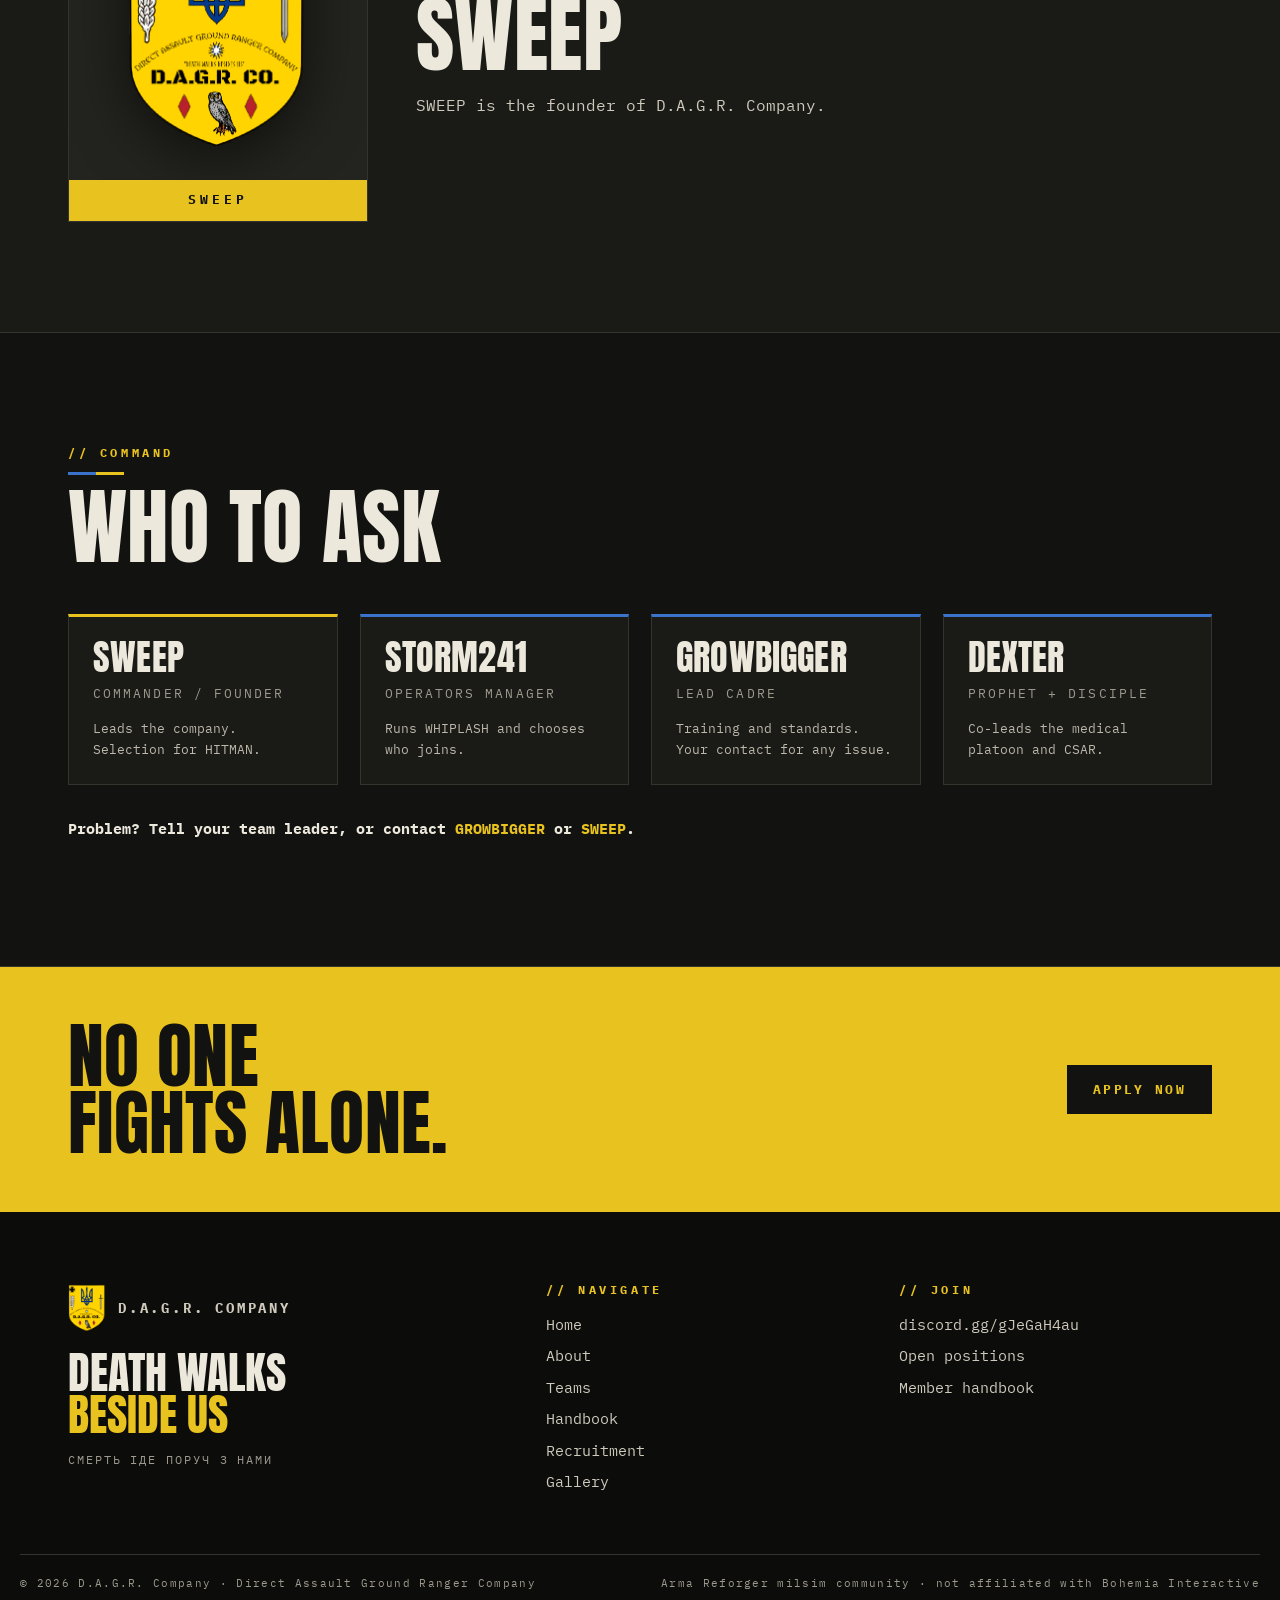
==== commit 1e925cb0: "Vídeo de abertura, roster do Anvil e legenda das funções - Home abre com o vídeo 'Death walks beside" ====
--- a/about.html
+++ b/about.html
@@ -12,6 +12,7 @@
 <link rel="icon" type="image/png" href="imagens/logo-escudo.png">
 <link rel="preload" href="fonts/anton-latin-400-normal.woff2" as="font" type="font/woff2" crossorigin>
 <link rel="stylesheet" href="css/style.css">
+<script>document.documentElement.classList.add("js");</script>
 </head>
 <body>
 <div class="flag"></div>
@@ -72,11 +73,9 @@
       <div class="cs">SWEEP</div>
     </div>
     <div class="reveal">
-      <p class="eyebrow">// Founder &amp; Commander</p>
+      <p class="eyebrow">// The founder</p>
       <h2>Sweep</h2>
-      <p class="lead">SWEEP founded D.A.G.R. to build the kind of unit worth showing up for: real structure, clean comms and a team that has your back. Today he commands the company, leads the VANGUARD squad of HITMAN and runs selection for the assault force.</p>
-      <!-- TODO: substituir pela história real do Sweep (quando e porquê fundou o grupo) -->
-      <blockquote class="quote">“Respect is not optional.”<cite>— SWEEP, Commander</cite></blockquote>
+      <p class="lead">SWEEP is the founder of D.A.G.R. Company.</p>
     </div>
   </div>
 </section>
--- a/css/style.css
+++ b/css/style.css
@@ -367,23 +367,34 @@
 .footer-grid h4 { font-family: var(--mono); font-weight: 700; font-size: 12px; letter-spacing: .3em; color: var(--yellow); margin-bottom: 14px; }
 .footer-bottom { border-top: 1px solid var(--line); padding: 20px 0; font-size: 11px; color: var(--mute); letter-spacing: .12em; display: flex; justify-content: space-between; gap: 12px; flex-wrap: wrap; }
 
-/* ---------- intro (animação de abertura) ---------- */
-.intro {
-  position: fixed; inset: 0; z-index: 300; background: #0a0a09;
-  display: flex; flex-direction: column; align-items: center; justify-content: center; gap: 22px;
-  cursor: pointer; transition: opacity .7s ease, visibility .7s;
+/* ---------- intro (vídeo de abertura "Death walks beside us") ---------- */
+.intro { display: none; }
+.js .intro {
+  position: fixed; inset: 0; z-index: 300; background: #000;
+  display: flex; align-items: center; justify-content: center;
+  transition: opacity .8s ease, visibility .8s;
 }
 .intro.done { opacity: 0; visibility: hidden; }
-.intro img { width: min(34vw, 170px); opacity: 0; transform: scale(.85); animation: introLogo 1s .2s ease forwards; }
-.intro .t { font-family: var(--display); font-size: clamp(40px, 8vw, 88px); text-transform: uppercase; letter-spacing: .06em; line-height: 1; overflow: hidden; }
-.intro .t span { display: inline-block; transform: translateY(110%); animation: introUp .7s 1s cubic-bezier(.2,.8,.2,1) forwards; }
-.intro .m { font-size: 12px; letter-spacing: .5em; text-transform: uppercase; color: var(--yellow); opacity: 0; animation: introFade .8s 1.6s forwards; }
-.intro .bar { width: min(60vw, 320px); height: 4px; background: linear-gradient(90deg, var(--blue) 50%, var(--yellow) 50%); transform: scaleX(0); animation: introBar 1.2s 1.1s ease forwards; }
-.intro .skip { position: absolute; bottom: 24px; font-size: 11px; letter-spacing: .3em; color: var(--mute); text-transform: uppercase; }
-@keyframes introLogo { to { opacity: 1; transform: none; } }
-@keyframes introUp { to { transform: none; } }
+.intro-video { width: 100%; height: 100%; object-fit: cover; cursor: pointer; }
+.intro-bar { position: absolute; left: 0; right: 0; bottom: 0; height: 4px; background: rgba(255,255,255,.12); }
+.intro-bar span { display: block; height: 100%; background: linear-gradient(90deg, var(--blue-2), var(--yellow)); transform: scaleX(0); transform-origin: 0 50%; transition: transform .25s linear; }
+.intro-skip {
+  position: absolute; left: 24px; bottom: 28px;
+  background: rgba(10,10,9,.6); color: var(--text); border: 1px solid rgba(236,232,220,.5);
+  font: 700 11px var(--mono); letter-spacing: .25em; text-transform: uppercase; padding: 10px 14px; cursor: pointer;
+  opacity: 0; animation: introFade .6s 1s forwards;
+}
+.intro-skip:hover { background: var(--yellow); color: var(--bg); border-color: var(--yellow); }
 @keyframes introFade { to { opacity: 1; } }
-@keyframes introBar { to { transform: scaleX(1); } }
+
+/* ---------- legenda das funções (role key) ---------- */
+.role-key { display: grid; grid-template-columns: repeat(auto-fill, minmax(210px, 1fr)); gap: 0; border-top: 1px solid var(--line); border-left: 1px solid var(--line); }
+.role-key .role { display: flex; align-items: baseline; gap: 14px; padding: 14px 16px; border-right: 1px solid var(--line); border-bottom: 1px solid var(--line); font-size: 13px; transition: background .2s; }
+.role-key .role:hover { background: var(--bg-2); }
+.role-key b { min-width: 46px; font-size: 14px; letter-spacing: .08em; }
+.role-key span { color: #bdb8aa; }
+.role-key .new b, .role-key .new span { color: var(--yellow); }
+.role-key .new::after { content: "NEW"; margin-left: auto; font-size: 10px; font-weight: 700; letter-spacing: .2em; background: var(--yellow); color: var(--bg); padding: 2px 6px; }
 
 /* ---------- revelar ao fazer scroll ---------- */
 .js .reveal { opacity: 0; transform: translateY(28px); transition: opacity .8s ease, transform .8s ease; }
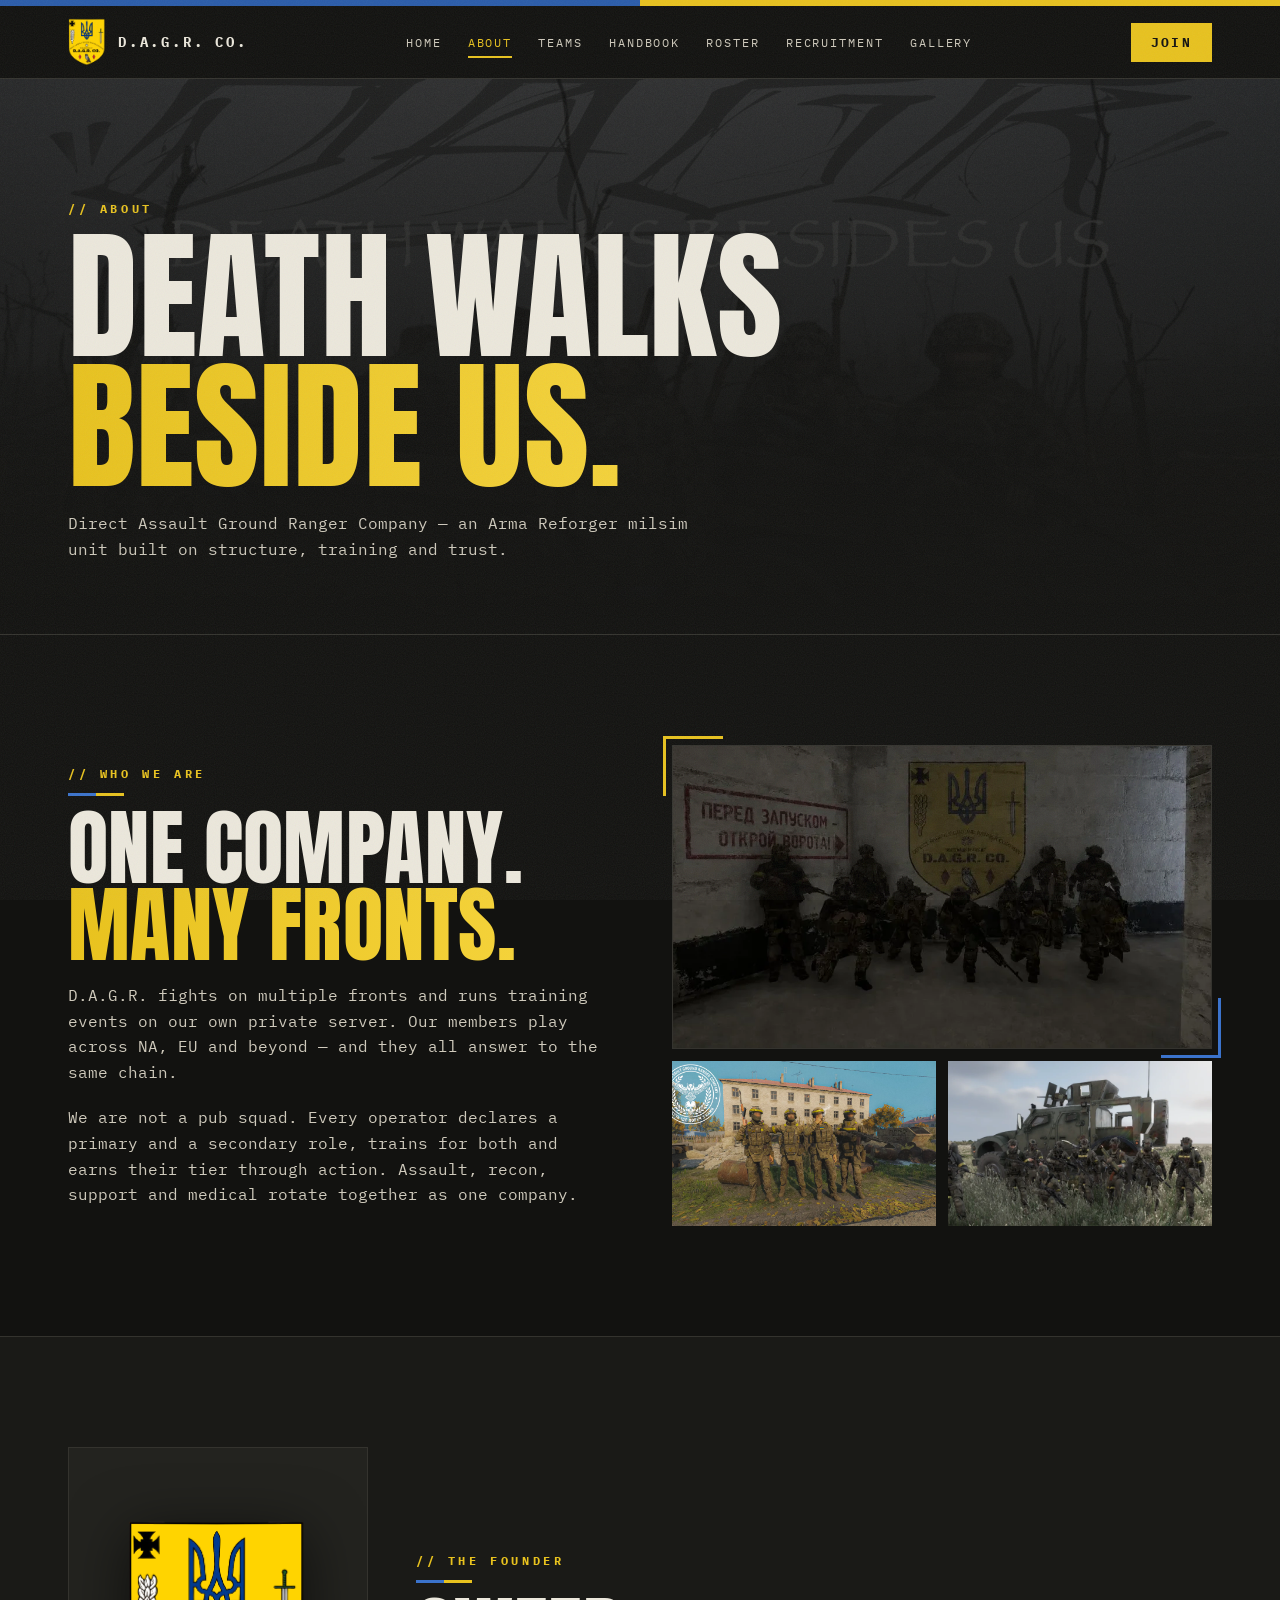
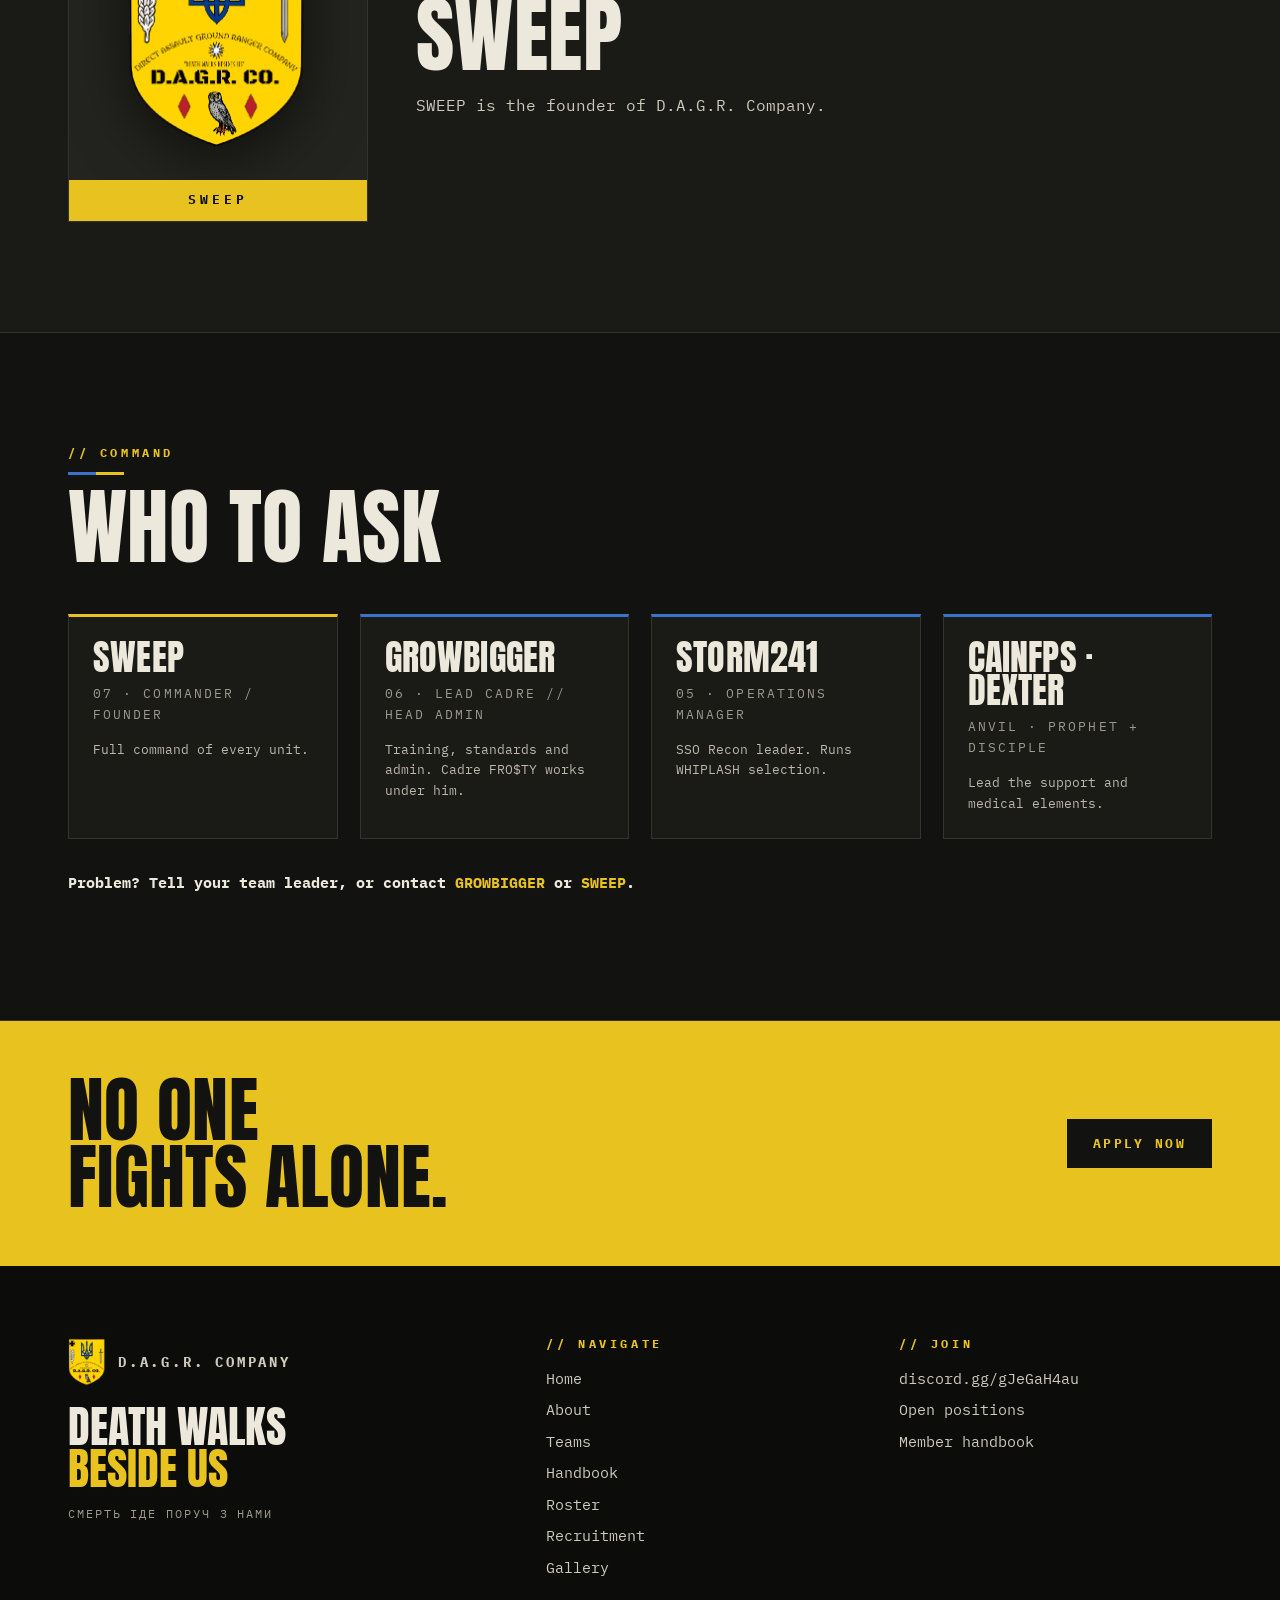
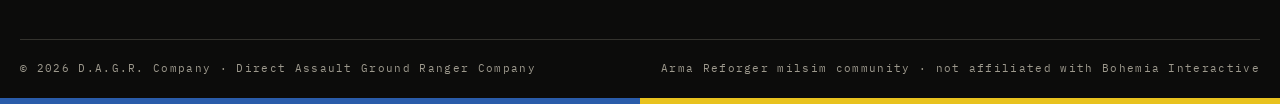
==== commit 2e0d155f: "Roster atualizado (21 set 2026) e nova página Company Roster - Nova página roster.html com comando, " ====
--- a/about.html
+++ b/about.html
@@ -28,6 +28,7 @@
         <li><a href="about.html" aria-current="page">About</a></li>
         <li><a href="teams.html">Teams</a></li>
         <li><a href="handbook.html">Handbook</a></li>
+        <li><a href="roster.html">Roster</a></li>
         <li><a href="recruitment.html">Recruitment</a></li>
         <li><a href="gallery.html">Gallery</a></li>
         <li class="mobile-join"><a class="btn" href="recruitment.html#apply">Join the company</a></li>
@@ -87,10 +88,10 @@
       <h2>Who to ask</h2>
     </div>
     <div class="grid g4">
-      <div class="cmd-card lead-card reveal"><h3>Sweep</h3><p class="caps">Commander / Founder</p><p>Leads the company. Selection for HITMAN.</p></div>
-      <div class="cmd-card reveal"><h3>Storm241</h3><p class="caps">Operators Manager</p><p>Runs WHIPLASH and chooses who joins.</p></div>
-      <div class="cmd-card reveal"><h3>Growbigger</h3><p class="caps">Lead Cadre</p><p>Training and standards. Your contact for any issue.</p></div>
-      <div class="cmd-card reveal"><h3>Dexter</h3><p class="caps">Prophet + Disciple</p><p>Co-leads the medical platoon and CSAR.</p></div>
+      <div class="cmd-card lead-card reveal"><h3>Sweep</h3><p class="caps">07 · Commander / Founder</p><p>Full command of every unit.</p></div>
+      <div class="cmd-card reveal"><h3>Growbigger</h3><p class="caps">06 · Lead Cadre // Head Admin</p><p>Training, standards and admin. Cadre FRO$TY works under him.</p></div>
+      <div class="cmd-card reveal"><h3>Storm241</h3><p class="caps">05 · Operations Manager</p><p>SSO Recon leader. Runs WHIPLASH selection.</p></div>
+      <div class="cmd-card reveal"><h3>CainFPS · Dexter</h3><p class="caps">Anvil · Prophet + Disciple</p><p>Lead the support and medical elements.</p></div>
     </div>
     <p style="margin-top:32px;font-weight:700">Problem? Tell your team leader, or contact <span class="y">GROWBIGGER</span> or <span class="y">SWEEP</span>.</p>
   </div>
@@ -120,6 +121,7 @@
           <li><a href="about.html">About</a></li>
           <li><a href="teams.html">Teams</a></li>
           <li><a href="handbook.html">Handbook</a></li>
+          <li><a href="roster.html">Roster</a></li>
           <li><a href="recruitment.html">Recruitment</a></li>
           <li><a href="gallery.html">Gallery</a></li>
       </ul>
--- a/css/style.css
+++ b/css/style.css
@@ -558,3 +558,82 @@
   .js .stagger > *, .js .gallery button { opacity: 1 !important; transform: none !important; }
   .scroll-progress { display: none; }
 }
+
+/* =========================================================
+   ROSTER
+   ========================================================= */
+.r-legend { display: flex; flex-wrap: wrap; gap: 10px 22px; margin-top: 26px; font-size: 12px; letter-spacing: .12em; text-transform: uppercase; color: #cfcabc; }
+.r-legend > span { display: inline-flex; align-items: center; gap: 8px; }
+.tier { color: var(--yellow); font-size: 13px; line-height: 1; }
+.tier.t-R, .tier.t-F { color: #d9b21a; }
+
+.r-command { display: grid; grid-template-columns: 1fr 1.15fr 1fr; gap: 18px; align-items: stretch; }
+.r-cmd { display: flex; gap: 18px; align-items: center; background: var(--bg-2); border: 1px solid var(--line); border-top: 3px solid var(--yellow); padding: 20px 22px; }
+.r-cmd.top { background: var(--bg-3); order: 0; transform: translateY(-10px); box-shadow: 0 14px 40px rgba(0,0,0,.4); }
+.r-cmd .num { font-family: var(--display); font-size: 58px; line-height: 1; color: var(--yellow); }
+.r-cmd h3 { font-size: 34px; display: flex; align-items: center; gap: 8px; }
+.r-cmd .caps { margin: 8px 0 0; color: #cfcabc; font-size: 11px; }
+.r-cmd .small { margin: 6px 0 0; font-size: 12px; color: var(--mute); }
+.r-cadre { margin: 18px 0 0; display: inline-flex; gap: 14px; align-items: center; border: 1px solid var(--line); padding: 10px 16px; background: var(--bg-2); }
+
+.r-platoon { margin-bottom: 36px; }
+.r-plhead { border: 1px solid var(--line); border-left: 4px solid var(--yellow); background: var(--bg-2); padding: 14px 18px; margin-bottom: 16px; }
+.r-plhead h3 { font-size: 40px; }
+.r-plhead p { margin: 4px 0 0; font-size: 11px; letter-spacing: .2em; text-transform: uppercase; color: var(--mute); }
+.r-squads { display: grid; grid-template-columns: repeat(3, 1fr); gap: 16px; }
+.r-units { display: grid; grid-template-columns: repeat(3, 1fr); gap: 16px; align-items: start; }
+
+.r-card { background: #161614; border: 1px solid var(--line); transition: border-color .25s, transform .25s; }
+.r-card:hover { border-color: rgba(232,194,30,.6); transform: translateY(-3px); }
+.r-head { border-bottom: 3px solid var(--yellow); background: var(--bg-2); padding: 12px 16px; }
+.r-head h3 { font-size: 30px; }
+.r-head p { margin: 4px 0 0; font-size: 10px; letter-spacing: .2em; text-transform: uppercase; color: var(--mute); }
+.grp { padding: 8px 16px; }
+.grp.boxed { margin: 8px 10px; border: 1px solid var(--line); padding: 8px 12px; background: var(--bg); }
+.grp-title { margin: 2px 0 6px; font-size: 10px; font-weight: 700; letter-spacing: .24em; text-transform: uppercase; color: var(--yellow); }
+.grp ul { list-style: none; margin: 0; padding: 0; }
+.grp li { display: grid; grid-template-columns: 46px 1fr auto; align-items: center; gap: 8px; padding: 4px 0; font-size: 13px; border-bottom: 1px dashed rgba(255,255,255,.05); }
+.grp li:last-child { border-bottom: 0; }
+.slot-role { font-size: 10px; letter-spacing: .14em; color: var(--mute); }
+.slot-name { font-weight: 700; color: var(--text); word-break: break-word; }
+.slot-open { color: #7d7a70; letter-spacing: .06em; }
+.slot-reserved { color: #7d7a70; font-style: italic; }
+.slot-extra { color: var(--yellow); font-size: 12px; }
+.grp li:has(.slot-open) .slot-open { color: var(--yellow); opacity: .8; }
+
+.r-split { display: grid; grid-template-columns: 1fr 1fr; gap: 40px; align-items: start; }
+.r-openbox, .open-summary { display: grid; grid-template-columns: auto 1fr; gap: 28px; align-items: center; border: 1px solid var(--line); border-top: 3px solid var(--yellow); background: var(--bg-2); padding: 26px; }
+.open-summary { margin-bottom: 28px; }
+.r-openbox .big, .open-summary .big { display: flex; flex-direction: column; }
+.r-openbox .n, .open-summary .n { font-family: var(--display); font-size: clamp(64px, 8vw, 104px); line-height: .9; color: var(--yellow); }
+.r-openbox p, .open-summary p { margin: 0 0 6px; font-size: 14px; letter-spacing: .06em; }
+
+.r-reserve { list-style: none; margin: 0; padding: 0; display: grid; grid-template-columns: 1fr 1fr; gap: 0 24px; }
+.r-reserve li { padding: 8px 0; border-bottom: 1px solid var(--line); font-size: 13px; color: #9d998d; display: flex; gap: 14px; }
+.r-aspirants { list-style: none; margin: 0; padding: 0; display: grid; grid-template-columns: repeat(3, 1fr); gap: 0 16px; }
+.r-aspirants li { padding: 8px 0; border-bottom: 1px solid var(--line); font-size: 13px; font-weight: 700; word-break: break-word; }
+
+/* recrutamento: formato de resposta */
+.reply-box { display: grid; grid-template-columns: 1fr 1fr; gap: 32px; align-items: center; border: 1px solid var(--line); border-left: 4px solid var(--blue-2); background: var(--bg-2); padding: 30px; margin-bottom: 32px; }
+.reply-box h3 { font-size: clamp(28px, 3vw, 38px); }
+.reply-format { margin: 0; background: #0c0c0b; border: 1px solid var(--line); padding: 20px 22px; font: 700 14px/2 var(--mono); letter-spacing: .08em; color: var(--text); white-space: pre-wrap; }
+.copy-btn.light { margin-top: 20px; color: var(--text); border-color: var(--text); }
+.copy-btn.light:hover { background: var(--yellow); border-color: var(--yellow); color: var(--bg); }
+
+@media (min-width: 901px) and (max-width: 1180px) {
+  .nav-links { gap: 16px; }
+  .nav-links a { font-size: 11px; letter-spacing: .12em; }
+}
+@media (max-width: 1080px) {
+  .r-squads, .r-units { grid-template-columns: repeat(2, 1fr); }
+  .r-command { grid-template-columns: 1fr; }
+  .r-cmd.top { transform: none; order: -1; }
+}
+@media (max-width: 900px) {
+  .r-split, .reply-box { grid-template-columns: 1fr; }
+  .r-aspirants { grid-template-columns: 1fr 1fr; }
+}
+@media (max-width: 620px) {
+  .r-squads, .r-units { grid-template-columns: 1fr; }
+  .r-openbox, .open-summary { grid-template-columns: 1fr; gap: 12px; }
+}
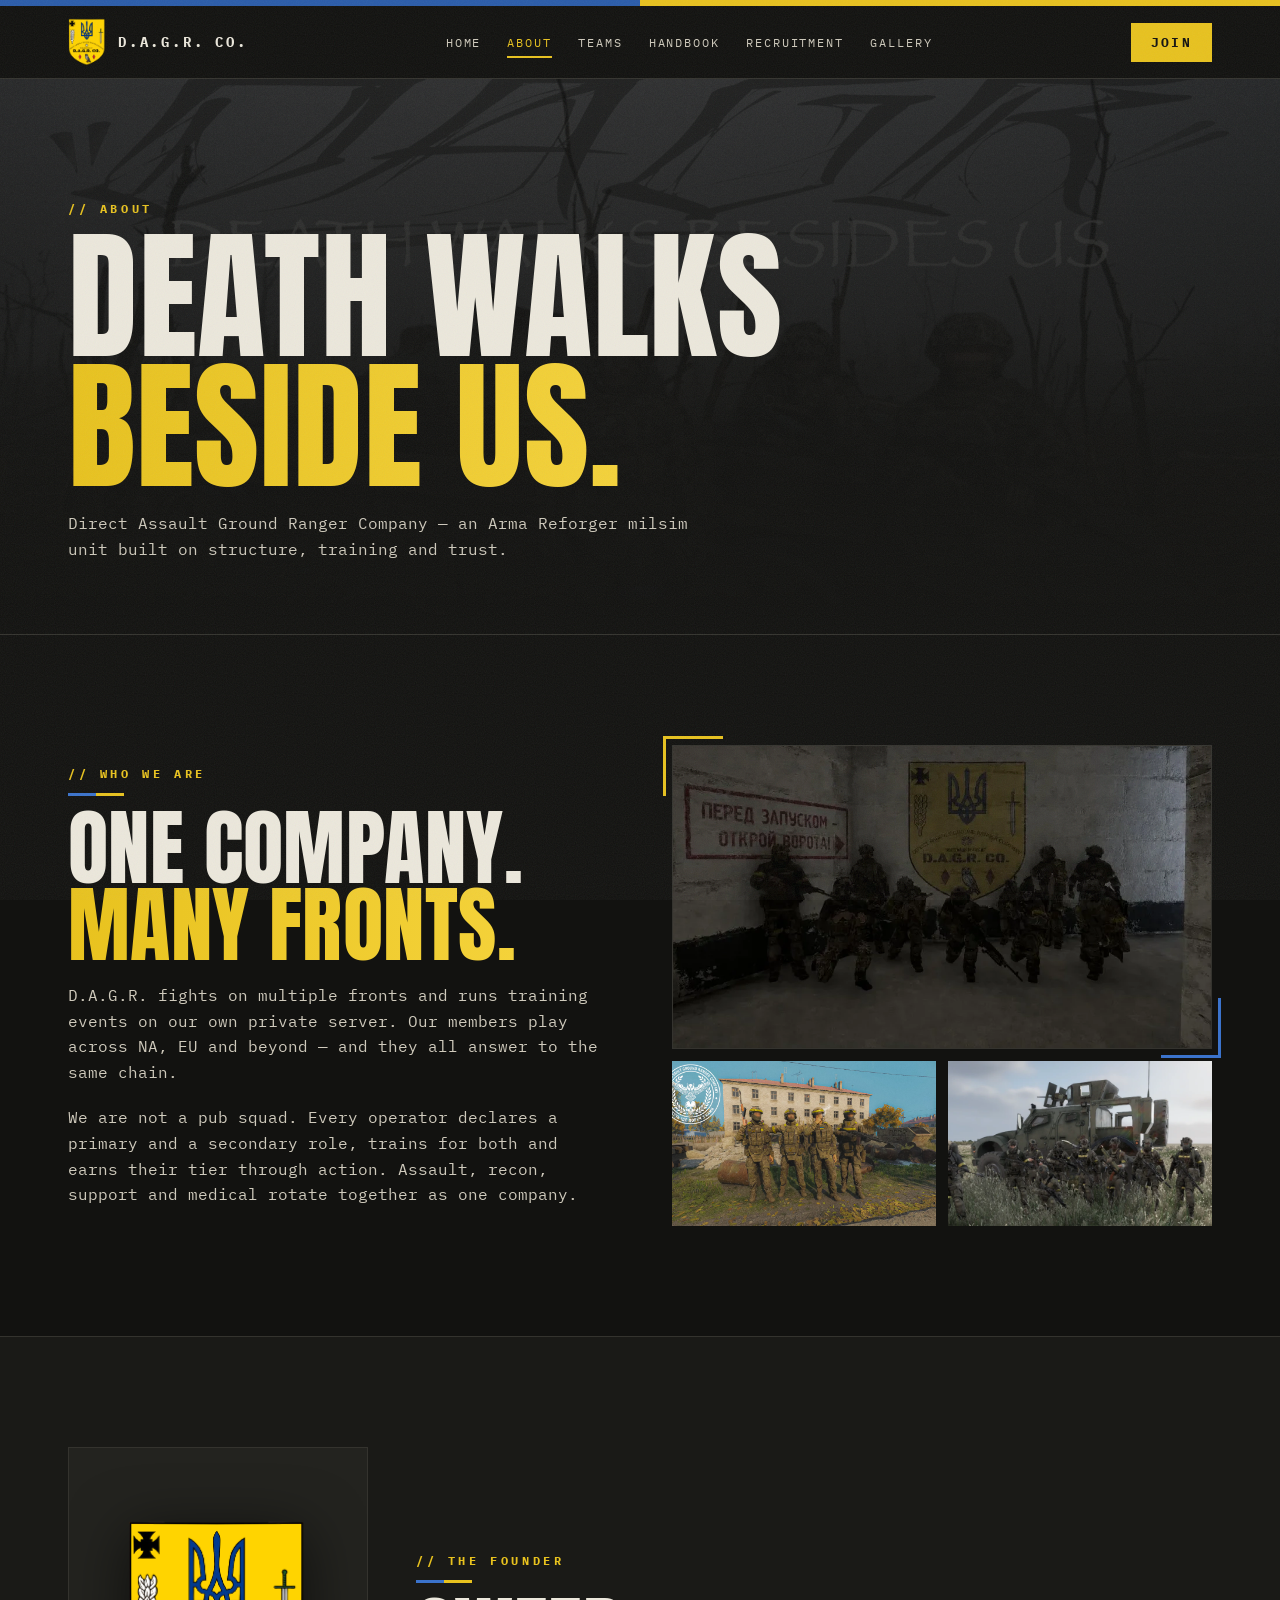
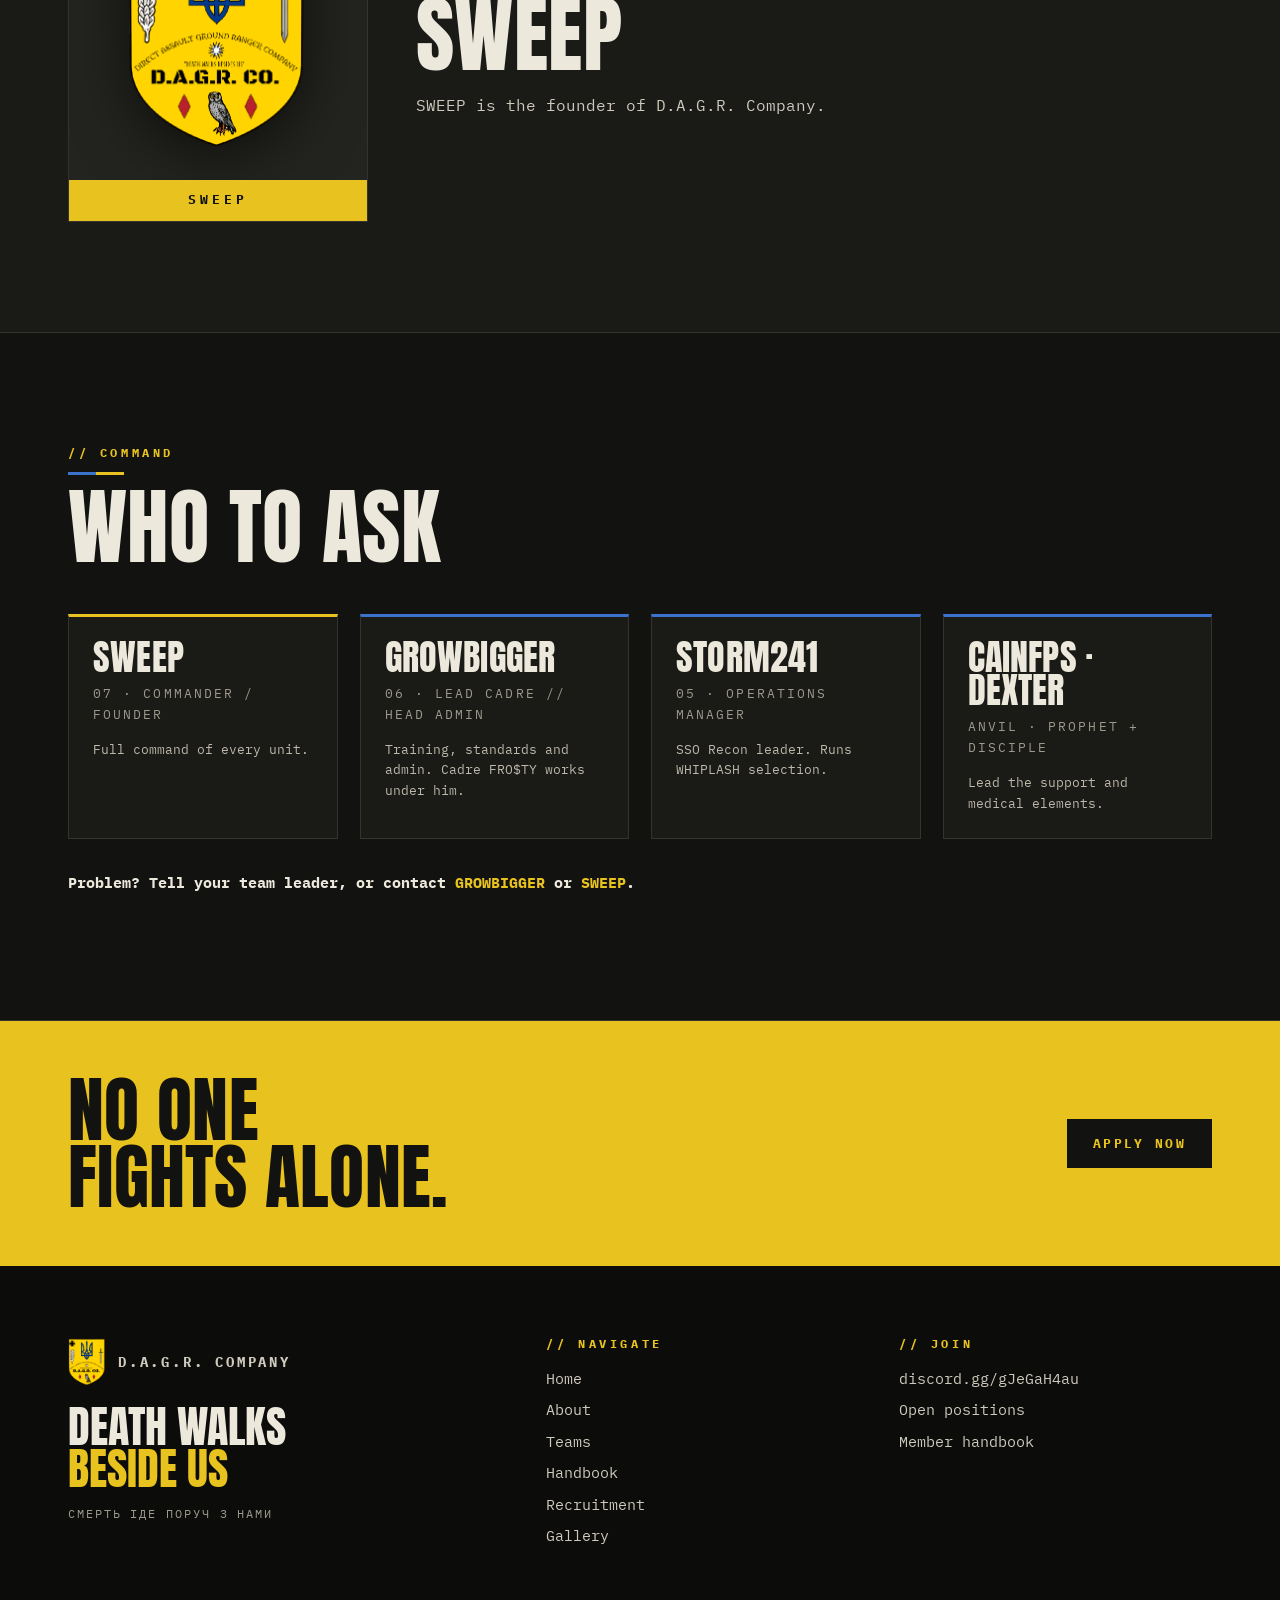
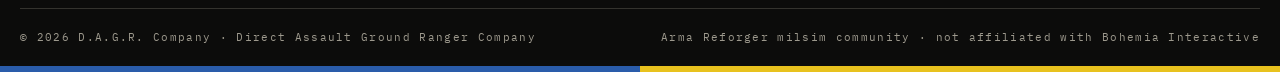
==== commit bfba5fe8: "Remover a página Roster e alinhar o estado das vagas - Tira a página Company Roster (e os estilos só" ====
--- a/about.html
+++ b/about.html
@@ -28,7 +28,6 @@
         <li><a href="about.html" aria-current="page">About</a></li>
         <li><a href="teams.html">Teams</a></li>
         <li><a href="handbook.html">Handbook</a></li>
-        <li><a href="roster.html">Roster</a></li>
         <li><a href="recruitment.html">Recruitment</a></li>
         <li><a href="gallery.html">Gallery</a></li>
         <li class="mobile-join"><a class="btn" href="recruitment.html#apply">Join the company</a></li>
@@ -121,7 +120,6 @@
           <li><a href="about.html">About</a></li>
           <li><a href="teams.html">Teams</a></li>
           <li><a href="handbook.html">Handbook</a></li>
-          <li><a href="roster.html">Roster</a></li>
           <li><a href="recruitment.html">Recruitment</a></li>
           <li><a href="gallery.html">Gallery</a></li>
       </ul>
--- a/css/style.css
+++ b/css/style.css
@@ -560,80 +560,29 @@
 }
 
 /* =========================================================
-   ROSTER
+   RECRUTAMENTO: resumo e formato de resposta
    ========================================================= */
-.r-legend { display: flex; flex-wrap: wrap; gap: 10px 22px; margin-top: 26px; font-size: 12px; letter-spacing: .12em; text-transform: uppercase; color: #cfcabc; }
-.r-legend > span { display: inline-flex; align-items: center; gap: 8px; }
-.tier { color: var(--yellow); font-size: 13px; line-height: 1; }
-.tier.t-R, .tier.t-F { color: #d9b21a; }
-
-.r-command { display: grid; grid-template-columns: 1fr 1.15fr 1fr; gap: 18px; align-items: stretch; }
-.r-cmd { display: flex; gap: 18px; align-items: center; background: var(--bg-2); border: 1px solid var(--line); border-top: 3px solid var(--yellow); padding: 20px 22px; }
-.r-cmd.top { background: var(--bg-3); order: 0; transform: translateY(-10px); box-shadow: 0 14px 40px rgba(0,0,0,.4); }
-.r-cmd .num { font-family: var(--display); font-size: 58px; line-height: 1; color: var(--yellow); }
-.r-cmd h3 { font-size: 34px; display: flex; align-items: center; gap: 8px; }
-.r-cmd .caps { margin: 8px 0 0; color: #cfcabc; font-size: 11px; }
-.r-cmd .small { margin: 6px 0 0; font-size: 12px; color: var(--mute); }
-.r-cadre { margin: 18px 0 0; display: inline-flex; gap: 14px; align-items: center; border: 1px solid var(--line); padding: 10px 16px; background: var(--bg-2); }
-
-.r-platoon { margin-bottom: 36px; }
-.r-plhead { border: 1px solid var(--line); border-left: 4px solid var(--yellow); background: var(--bg-2); padding: 14px 18px; margin-bottom: 16px; }
-.r-plhead h3 { font-size: 40px; }
-.r-plhead p { margin: 4px 0 0; font-size: 11px; letter-spacing: .2em; text-transform: uppercase; color: var(--mute); }
-.r-squads { display: grid; grid-template-columns: repeat(3, 1fr); gap: 16px; }
-.r-units { display: grid; grid-template-columns: repeat(3, 1fr); gap: 16px; align-items: start; }
-
-.r-card { background: #161614; border: 1px solid var(--line); transition: border-color .25s, transform .25s; }
-.r-card:hover { border-color: rgba(232,194,30,.6); transform: translateY(-3px); }
-.r-head { border-bottom: 3px solid var(--yellow); background: var(--bg-2); padding: 12px 16px; }
-.r-head h3 { font-size: 30px; }
-.r-head p { margin: 4px 0 0; font-size: 10px; letter-spacing: .2em; text-transform: uppercase; color: var(--mute); }
-.grp { padding: 8px 16px; }
-.grp.boxed { margin: 8px 10px; border: 1px solid var(--line); padding: 8px 12px; background: var(--bg); }
-.grp-title { margin: 2px 0 6px; font-size: 10px; font-weight: 700; letter-spacing: .24em; text-transform: uppercase; color: var(--yellow); }
-.grp ul { list-style: none; margin: 0; padding: 0; }
-.grp li { display: grid; grid-template-columns: 46px 1fr auto; align-items: center; gap: 8px; padding: 4px 0; font-size: 13px; border-bottom: 1px dashed rgba(255,255,255,.05); }
-.grp li:last-child { border-bottom: 0; }
-.slot-role { font-size: 10px; letter-spacing: .14em; color: var(--mute); }
-.slot-name { font-weight: 700; color: var(--text); word-break: break-word; }
-.slot-open { color: #7d7a70; letter-spacing: .06em; }
-.slot-reserved { color: #7d7a70; font-style: italic; }
-.slot-extra { color: var(--yellow); font-size: 12px; }
-.grp li:has(.slot-open) .slot-open { color: var(--yellow); opacity: .8; }
-
-.r-split { display: grid; grid-template-columns: 1fr 1fr; gap: 40px; align-items: start; }
-.r-openbox, .open-summary { display: grid; grid-template-columns: auto 1fr; gap: 28px; align-items: center; border: 1px solid var(--line); border-top: 3px solid var(--yellow); background: var(--bg-2); padding: 26px; }
-.open-summary { margin-bottom: 28px; }
-.r-openbox .big, .open-summary .big { display: flex; flex-direction: column; }
-.r-openbox .n, .open-summary .n { font-family: var(--display); font-size: clamp(64px, 8vw, 104px); line-height: .9; color: var(--yellow); }
-.r-openbox p, .open-summary p { margin: 0 0 6px; font-size: 14px; letter-spacing: .06em; }
-
-.r-reserve { list-style: none; margin: 0; padding: 0; display: grid; grid-template-columns: 1fr 1fr; gap: 0 24px; }
-.r-reserve li { padding: 8px 0; border-bottom: 1px solid var(--line); font-size: 13px; color: #9d998d; display: flex; gap: 14px; }
-.r-aspirants { list-style: none; margin: 0; padding: 0; display: grid; grid-template-columns: repeat(3, 1fr); gap: 0 16px; }
-.r-aspirants li { padding: 8px 0; border-bottom: 1px solid var(--line); font-size: 13px; font-weight: 700; word-break: break-word; }
-
-/* recrutamento: formato de resposta */
+.open-summary { display: grid; grid-template-columns: auto 1fr; gap: 28px; align-items: center; border: 1px solid var(--line); border-top: 3px solid var(--yellow); background: var(--bg-2); padding: 26px; margin-bottom: 28px; }
+.open-summary .big { display: flex; flex-direction: column; }
+.open-summary .n { font-family: var(--display); font-size: clamp(64px, 8vw, 104px); line-height: .9; color: var(--yellow); }
+.open-summary p { margin: 0 0 6px; font-size: 14px; letter-spacing: .06em; }
+
 .reply-box { display: grid; grid-template-columns: 1fr 1fr; gap: 32px; align-items: center; border: 1px solid var(--line); border-left: 4px solid var(--blue-2); background: var(--bg-2); padding: 30px; margin-bottom: 32px; }
 .reply-box h3 { font-size: clamp(28px, 3vw, 38px); }
 .reply-format { margin: 0; background: #0c0c0b; border: 1px solid var(--line); padding: 20px 22px; font: 700 14px/2 var(--mono); letter-spacing: .08em; color: var(--text); white-space: pre-wrap; }
 .copy-btn.light { margin-top: 20px; color: var(--text); border-color: var(--text); }
 .copy-btn.light:hover { background: var(--yellow); border-color: var(--yellow); color: var(--bg); }
 
+/* estado da vaga sempre numa linha própria, por baixo do texto */
+.facts .pill { margin-top: 8px; }
+
 @media (min-width: 901px) and (max-width: 1180px) {
   .nav-links { gap: 16px; }
   .nav-links a { font-size: 11px; letter-spacing: .12em; }
 }
-@media (max-width: 1080px) {
-  .r-squads, .r-units { grid-template-columns: repeat(2, 1fr); }
-  .r-command { grid-template-columns: 1fr; }
-  .r-cmd.top { transform: none; order: -1; }
-}
 @media (max-width: 900px) {
-  .r-split, .reply-box { grid-template-columns: 1fr; }
-  .r-aspirants { grid-template-columns: 1fr 1fr; }
+  .reply-box { grid-template-columns: 1fr; }
 }
 @media (max-width: 620px) {
-  .r-squads, .r-units { grid-template-columns: 1fr; }
-  .r-openbox, .open-summary { grid-template-columns: 1fr; gap: 12px; }
-}
+  .open-summary { grid-template-columns: 1fr; gap: 12px; }
+}
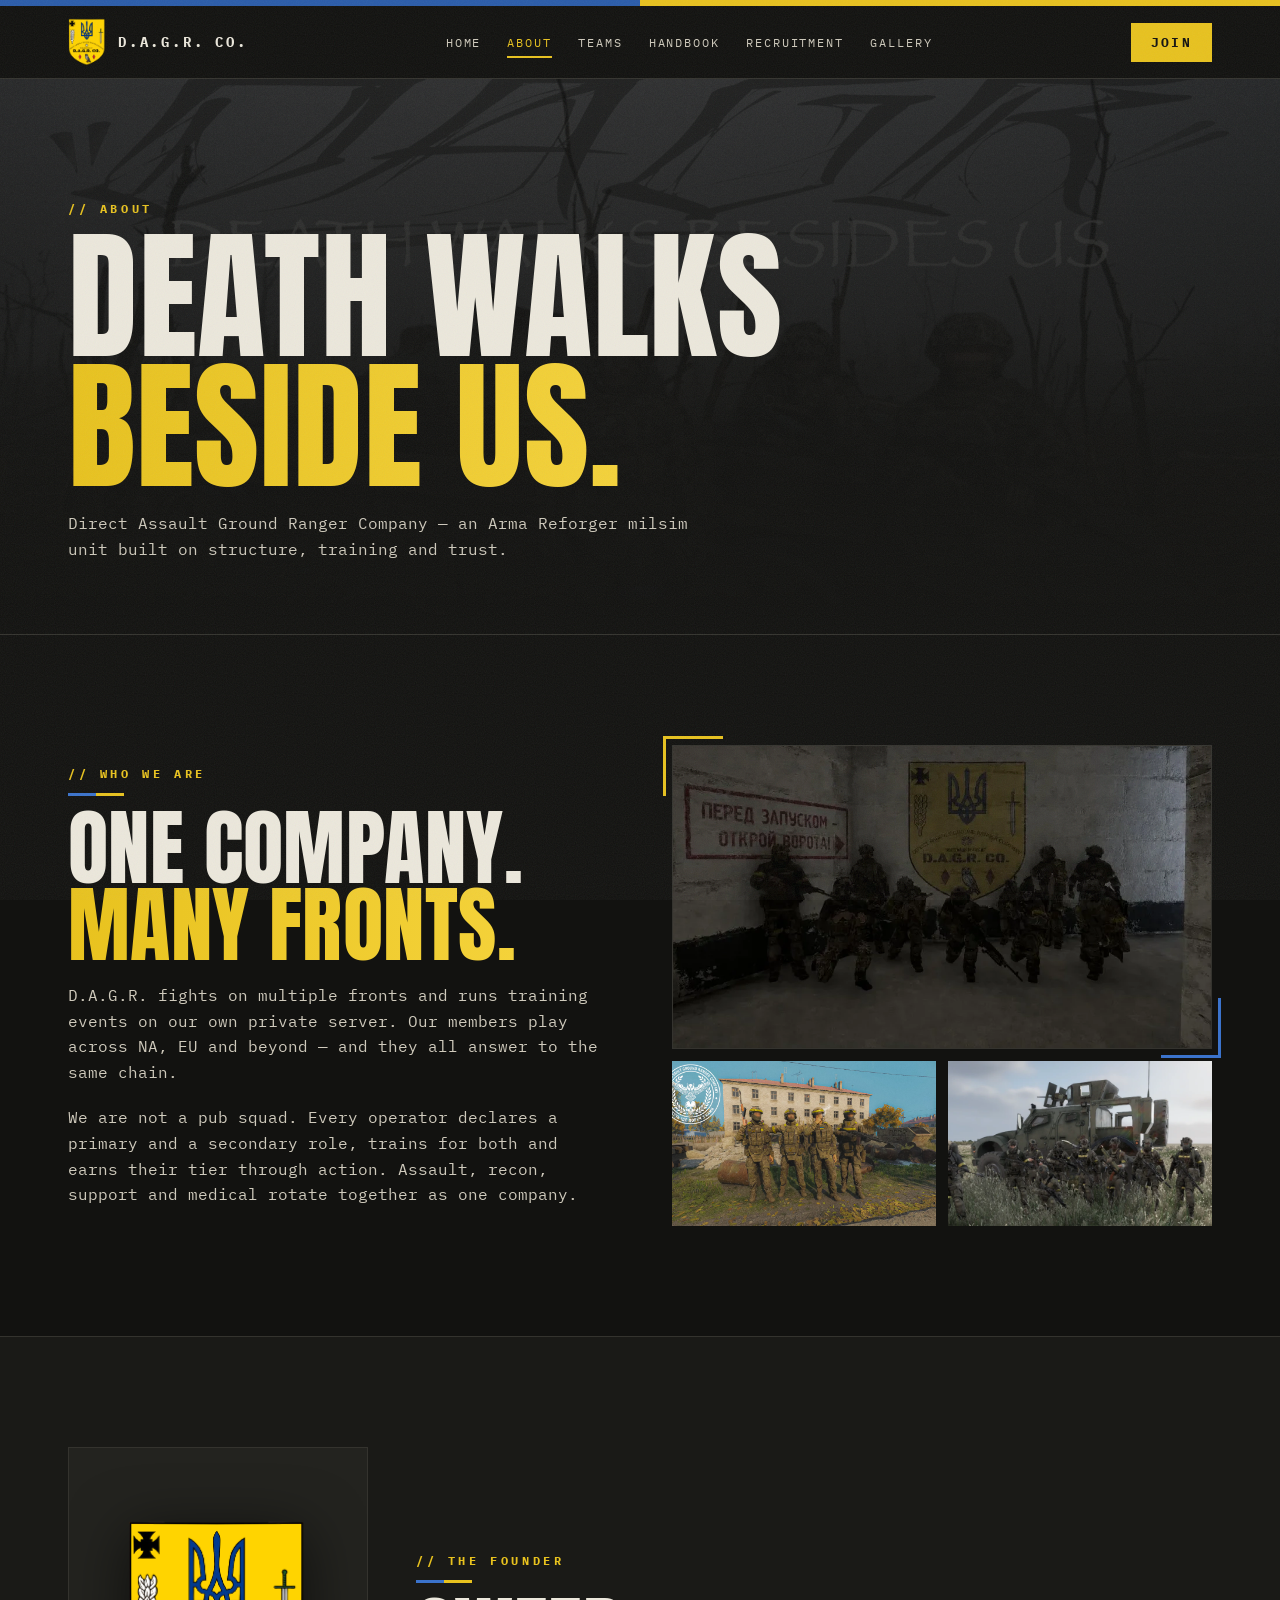
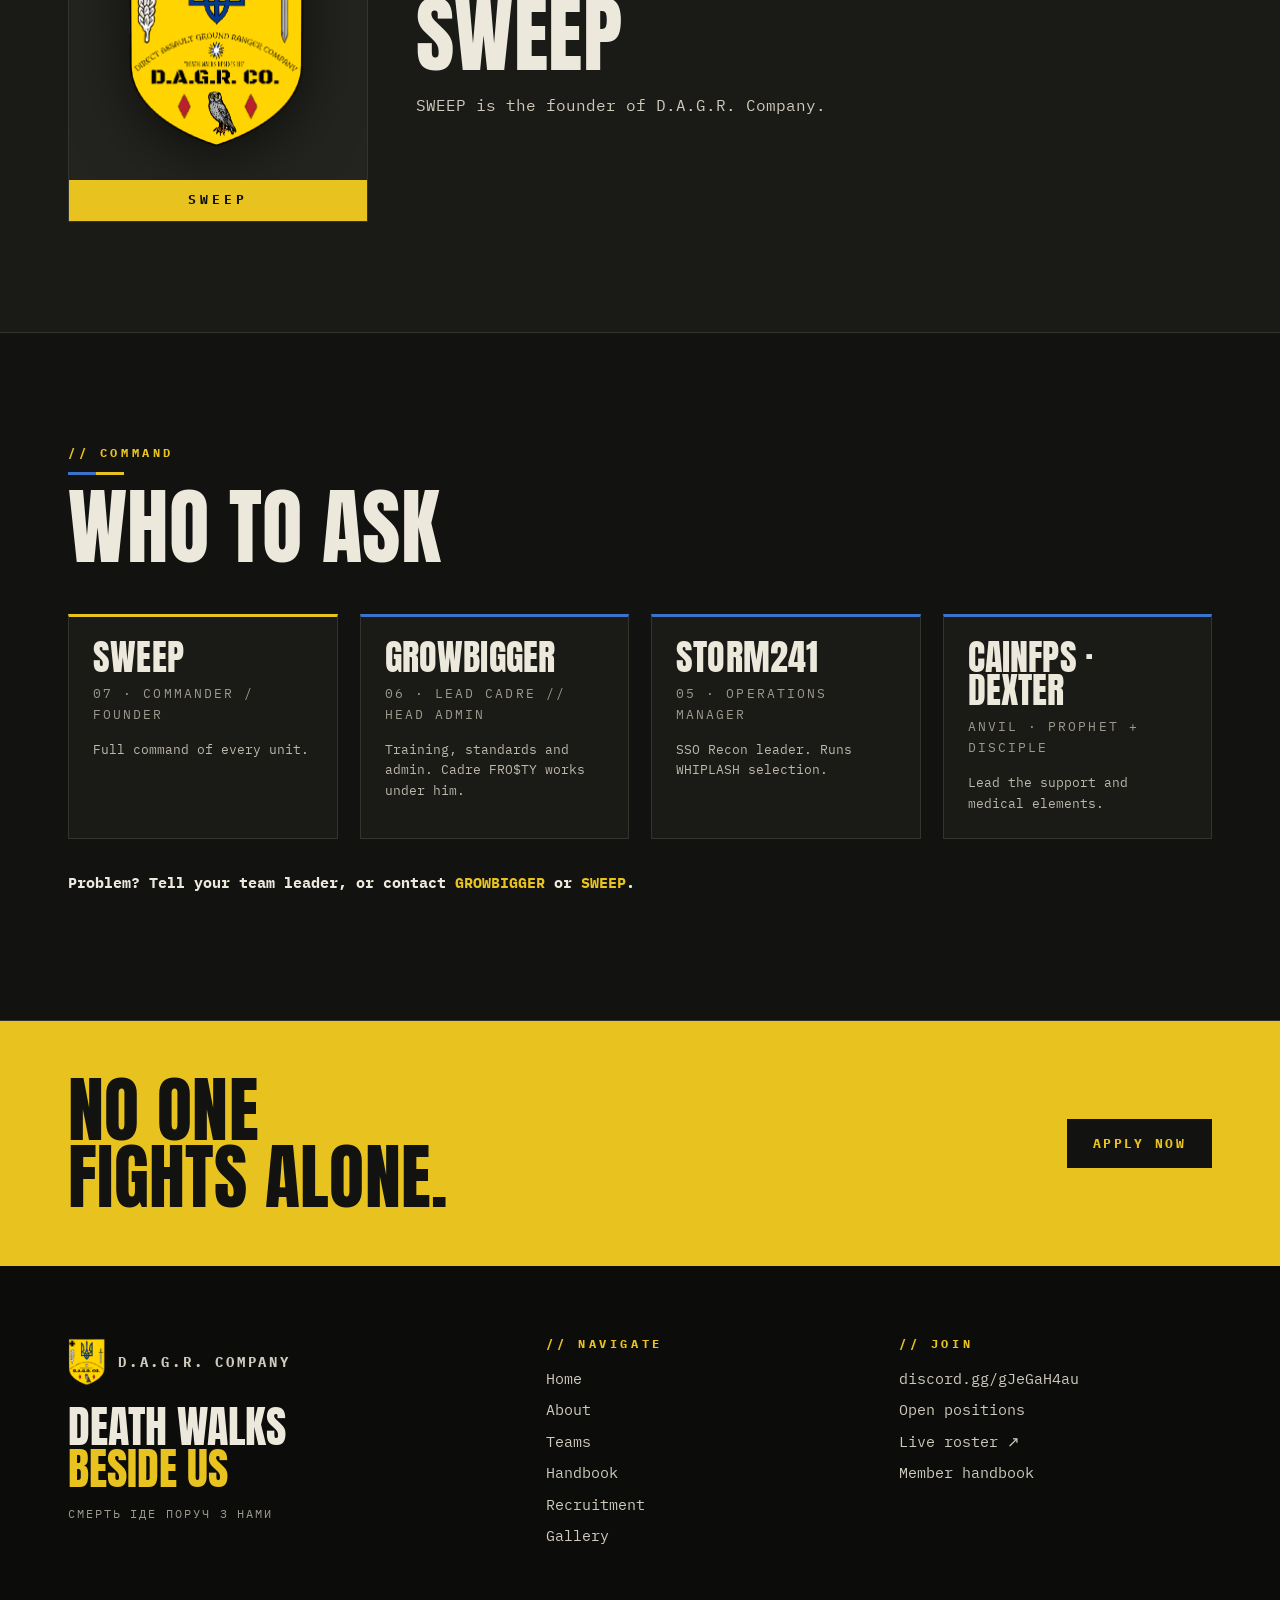
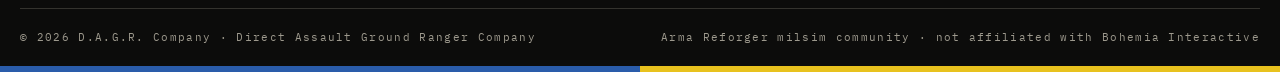
==== commit 5b4dc7d6: "Ligar ao roster ao vivo em vez de mostrar Full / Slots available - Teams: cada equipa mantém a expli" ====
--- a/about.html
+++ b/about.html
@@ -129,6 +129,7 @@
       <ul>
         <li><a href="https://discord.gg/gJeGaH4au" target="_blank" rel="noopener">discord.gg/gJeGaH4au</a></li>
         <li><a href="recruitment.html#positions">Open positions</a></li>
+        <li><a href="https://sweep-cmd.github.io/D.A.G.R.-COMPANY/" target="_blank" rel="noopener">Live roster ↗</a></li>
         <li><a href="handbook.html">Member handbook</a></li>
       </ul>
     </div>
--- a/css/style.css
+++ b/css/style.css
@@ -387,6 +387,19 @@
 .intro-skip:hover { background: var(--yellow); color: var(--bg); border-color: var(--yellow); }
 @keyframes introFade { to { opacity: 1; } }
 
+/* alternativa ao vídeo (se o navegador bloquear): animação do escudo */
+.intro-alt { display: none; position: absolute; inset: 0; background: #0a0a09; flex-direction: column; align-items: center; justify-content: center; gap: 22px; }
+.intro.fallback .intro-alt { display: flex; }
+.intro.fallback .intro-video, .intro.fallback .intro-bar { display: none; }
+.intro-alt img { width: min(34vw, 170px); opacity: 0; transform: scale(.85); animation: introLogo 1s .2s ease forwards; }
+.intro-alt .t { font-family: var(--display); font-size: clamp(40px, 8vw, 88px); text-transform: uppercase; letter-spacing: .06em; line-height: 1; overflow: hidden; text-align: center; }
+.intro-alt .t span { display: inline-block; transform: translateY(110%); animation: introUp .7s 1s cubic-bezier(.2,.8,.2,1) forwards; }
+.intro-alt .m { font-size: 12px; letter-spacing: .5em; text-transform: uppercase; color: var(--yellow); opacity: 0; animation: introFade .8s 1.6s forwards; text-align: center; }
+.intro-alt .bar { width: min(60vw, 320px); height: 4px; background: linear-gradient(90deg, var(--blue) 50%, var(--yellow) 50%); transform: scaleX(0); animation: introBar 1.2s 1.1s ease forwards; }
+@keyframes introLogo { to { opacity: 1; transform: none; } }
+@keyframes introUp { to { transform: none; } }
+@keyframes introBar { to { transform: scaleX(1); } }
+
 /* ---------- legenda das funções (role key) ---------- */
 .role-key { display: grid; grid-template-columns: repeat(auto-fill, minmax(210px, 1fr)); gap: 0; border-top: 1px solid var(--line); border-left: 1px solid var(--line); }
 .role-key .role { display: flex; align-items: baseline; gap: 14px; padding: 14px 16px; border-right: 1px solid var(--line); border-bottom: 1px solid var(--line); font-size: 13px; transition: background .2s; }
@@ -403,7 +416,6 @@
 @media (prefers-reduced-motion: reduce) {
   *, *::before, *::after { animation-duration: .01ms !important; animation-iteration-count: 1 !important; transition-duration: .01ms !important; scroll-behavior: auto !important; }
   .js .reveal { opacity: 1; transform: none; }
-  .intro { display: none; }
 }
 
 /* ---------- responsivo ---------- */
@@ -586,3 +598,8 @@
 @media (max-width: 620px) {
   .open-summary { grid-template-columns: 1fr; gap: 12px; }
 }
+
+/* botão para o roster ao vivo, com ponto a piscar */
+.live-btn { gap: 12px; }
+.live-dot { width: 9px; height: 9px; border-radius: 50%; background: #3ddc84; box-shadow: 0 0 0 0 rgba(61,220,132,.6); animation: livePulse 1.8s ease-out infinite; flex: none; }
+@keyframes livePulse { 0% { box-shadow: 0 0 0 0 rgba(61,220,132,.6); } 70% { box-shadow: 0 0 0 9px rgba(61,220,132,0); } 100% { box-shadow: 0 0 0 0 rgba(61,220,132,0); } }
